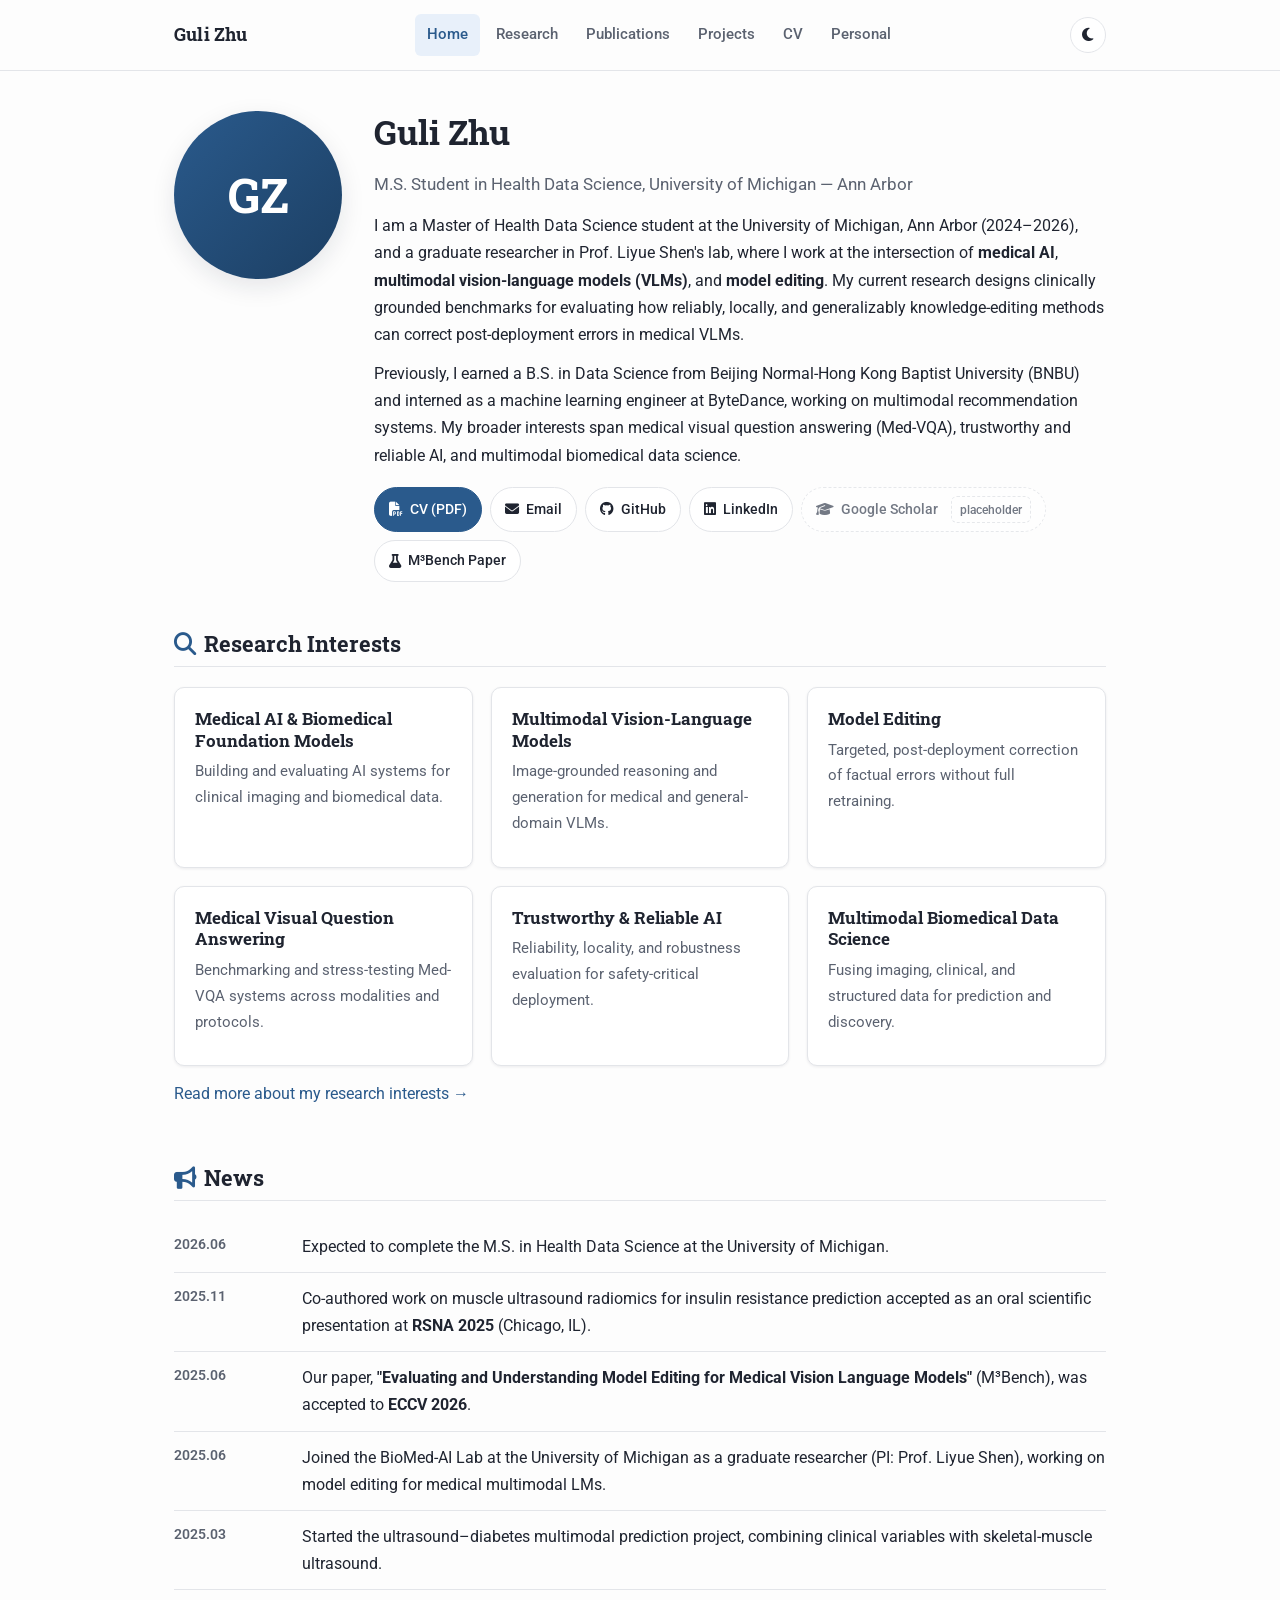
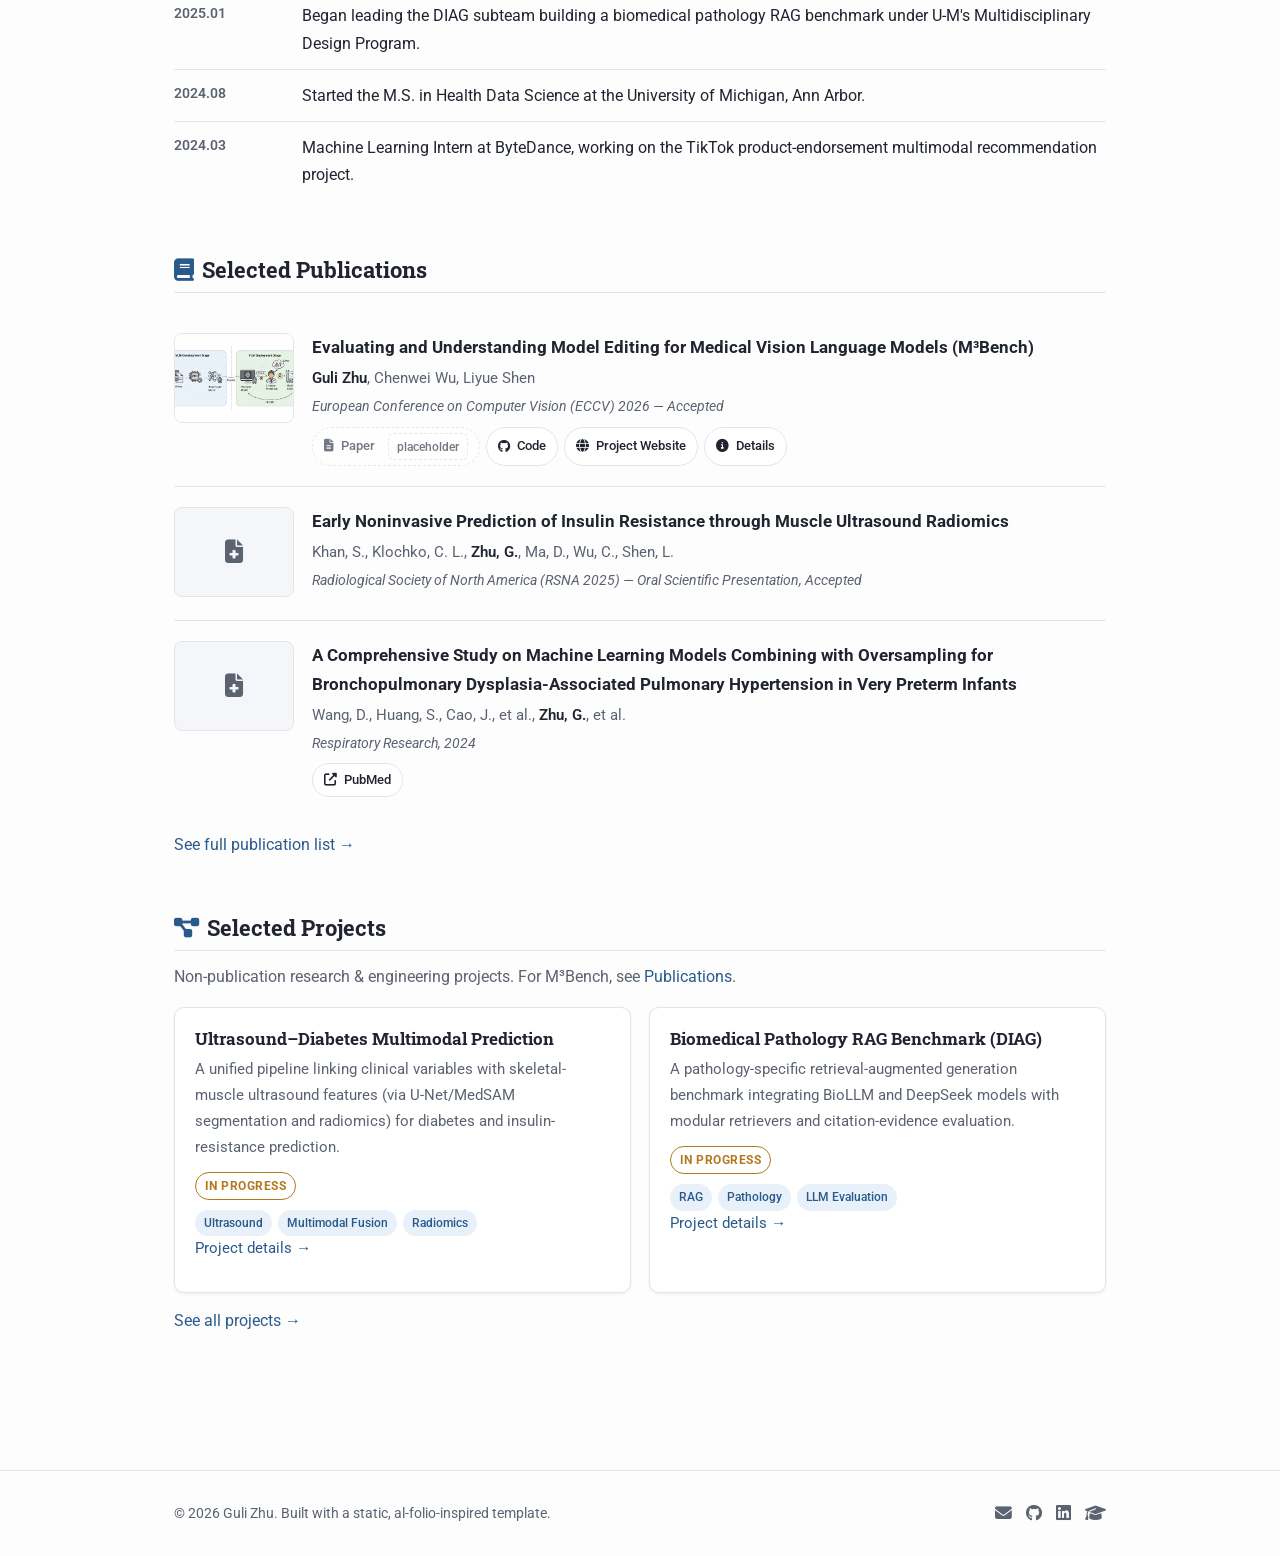
==== index.html @ 116df537 "Build personal academic website" ====
<!DOCTYPE html>
<html lang="en">
<head>
<meta charset="UTF-8" />
<meta name="viewport" content="width=device-width, initial-scale=1.0" />
<title>Guli Zhu — Home</title>
<meta name="description" content="Guli Zhu — M.S. Health Data Science, University of Michigan. Research on medical AI, multimodal vision-language models, and model editing." />
<link rel="icon" type="image/svg+xml" href="assets/img/favicon.svg" />
<link rel="preconnect" href="https://fonts.googleapis.com">
<link href="https://fonts.googleapis.com/css2?family=Roboto:wght@300;400;500;700&family=Roboto+Slab:wght@400;500;700&display=swap" rel="stylesheet">
<link rel="stylesheet" href="https://cdnjs.cloudflare.com/ajax/libs/font-awesome/6.5.2/css/all.min.css" integrity="sha512-SnH5WK+bZxgPHs44uWIX+LLJAJ9/2PkPKZ5QiAj6Ta86w+fsb2TkcmfRyVX3pBnMFcV7oQPJkl9QevSCWr3W6A==" crossorigin="anonymous" referrerpolicy="no-referrer" />
<link rel="stylesheet" href="assets/css/style.css" />
</head>
<body>

<nav class="navbar">
  <div class="navbar-inner">
    <a class="brand" href="index.html">Guli Zhu</a>
    <button class="nav-toggle" aria-label="Toggle navigation"><i class="fa-solid fa-bars"></i></button>
    <div class="nav-links">
      <a href="index.html" data-page="index.html">Home</a>
      <a href="research.html" data-page="research.html">Research</a>
      <a href="publications.html" data-page="publications.html">Publications</a>
      <a href="projects.html" data-page="projects.html">Projects</a>
      <a href="cv.html" data-page="cv.html">CV</a>
      <a href="others.html" data-page="others.html">Personal</a>
    </div>
    <div class="nav-right">
      <button class="theme-toggle" aria-label="Toggle dark mode"><i class="fa-solid fa-moon"></i></button>
    </div>
  </div>
</nav>

<main>
  <div class="container">

    <section class="hero">
      <div class="avatar">GZ</div>
      <div class="hero-text">
        <h1>Guli Zhu</h1>
        <p class="subtitle">M.S. Student in Health Data Science, University of Michigan — Ann Arbor</p>
        <div class="bio">
          <p>
            I am a Master of Health Data Science student at the University of Michigan, Ann Arbor (2024–2026),
            and a graduate researcher in Prof. Liyue Shen's lab, where I work at the intersection of
            <strong>medical AI</strong>, <strong>multimodal vision-language models (VLMs)</strong>, and
            <strong>model editing</strong>. My current research designs clinically grounded benchmarks for
            evaluating how reliably, locally, and generalizably knowledge-editing methods can correct
            post-deployment errors in medical VLMs.
          </p>
          <p>
            Previously, I earned a B.S. in Data Science from Beijing Normal-Hong Kong Baptist University (BNBU)
            and interned as a machine learning engineer at ByteDance, working on multimodal recommendation
            systems. My broader interests span medical visual question answering (Med-VQA), trustworthy and
            reliable AI, and multimodal biomedical data science.
          </p>
        </div>
        <div class="btn-row">
          <a class="btn btn-accent" href="assets/pdf/cv.pdf" target="_blank" rel="noopener"><i class="fa-solid fa-file-pdf"></i> CV (PDF)</a>
          <a class="btn" href="mailto:gulizhu@umich.edu"><i class="fa-solid fa-envelope"></i> Email</a>
          <a class="btn" href="https://github.com/Cameron-zgl" target="_blank" rel="noopener"><i class="fa-brands fa-github"></i> GitHub</a>
          <a class="btn" href="https://www.linkedin.com/in/guli-zhu-cameron/" target="_blank" rel="noopener"><i class="fa-brands fa-linkedin"></i> LinkedIn</a>
          <a class="btn btn-placeholder" href="#" title="Add Google Scholar profile URL"><i class="fa-solid fa-graduation-cap"></i> Google Scholar <span class="placeholder-note">placeholder</span></a>
          <a class="btn" href="publications.html#m3bench"><i class="fa-solid fa-flask"></i> M³Bench Paper</a>
        </div>
      </div>
    </section>

    <section class="section">
      <h2><i class="fa-solid fa-magnifying-glass icon"></i>Research Interests</h2>
      <div class="grid">
        <div class="card"><h3>Medical AI &amp; Biomedical Foundation Models</h3><p>Building and evaluating AI systems for clinical imaging and biomedical data.</p></div>
        <div class="card"><h3>Multimodal Vision-Language Models</h3><p>Image-grounded reasoning and generation for medical and general-domain VLMs.</p></div>
        <div class="card"><h3>Model Editing</h3><p>Targeted, post-deployment correction of factual errors without full retraining.</p></div>
        <div class="card"><h3>Medical Visual Question Answering</h3><p>Benchmarking and stress-testing Med-VQA systems across modalities and protocols.</p></div>
        <div class="card"><h3>Trustworthy &amp; Reliable AI</h3><p>Reliability, locality, and robustness evaluation for safety-critical deployment.</p></div>
        <div class="card"><h3>Multimodal Biomedical Data Science</h3><p>Fusing imaging, clinical, and structured data for prediction and discovery.</p></div>
      </div>
      <p class="section-foot"><a href="research.html">Read more about my research interests →</a></p>
    </section>

    <section class="section">
      <h2><i class="fa-solid fa-bullhorn icon"></i>News</h2>
      <ul class="news-list">
        <li><span class="news-date">2026.06</span><span class="news-text">Expected to complete the M.S. in Health Data Science at the University of Michigan.</span></li>
        <li><span class="news-date">2025.11</span><span class="news-text">Co-authored work on muscle ultrasound radiomics for insulin resistance prediction accepted as an oral scientific presentation at <strong>RSNA 2025</strong> (Chicago, IL).</span></li>
        <li><span class="news-date">2025.06</span><span class="news-text">Our paper, <strong>"Evaluating and Understanding Model Editing for Medical Vision Language Models"</strong> (M³Bench), was accepted to <strong>ECCV 2026</strong>.</span></li>
        <li><span class="news-date">2025.06</span><span class="news-text">Joined the BioMed-AI Lab at the University of Michigan as a graduate researcher (PI: Prof. Liyue Shen), working on model editing for medical multimodal LMs.</span></li>
        <li><span class="news-date">2025.03</span><span class="news-text">Started the ultrasound–diabetes multimodal prediction project, combining clinical variables with skeletal-muscle ultrasound.</span></li>
        <li><span class="news-date">2025.01</span><span class="news-text">Began leading the DIAG subteam building a biomedical pathology RAG benchmark under U-M's Multidisciplinary Design Program.</span></li>
        <li><span class="news-date">2024.08</span><span class="news-text">Started the M.S. in Health Data Science at the University of Michigan, Ann Arbor.</span></li>
        <li><span class="news-date">2024.03</span><span class="news-text">Machine Learning Intern at ByteDance, working on the TikTok product-endorsement multimodal recommendation project.</span></li>
      </ul>
    </section>

    <section class="section">
      <h2><i class="fa-solid fa-book icon"></i>Selected Publications</h2>
      <ul class="pub-list">
        <li class="pub-item">
          <div class="pub-thumb"><img src="assets/img/m3bench/workflow.png" alt="M3Bench post-deployment editing workflow figure" /></div>
          <div class="pub-body">
            <p class="pub-title">Evaluating and Understanding Model Editing for Medical Vision Language Models (M³Bench)</p>
            <p class="pub-authors"><span class="me">Guli Zhu</span>, Chenwei Wu, Liyue Shen</p>
            <p class="pub-venue">European Conference on Computer Vision (ECCV) 2026 — Accepted</p>
            <div class="pub-links">
              <a class="btn btn-placeholder" href="#"><i class="fa-solid fa-file-lines"></i> Paper <span class="placeholder-note">placeholder</span></a>
              <a class="btn" href="https://github.com/BioMed-AI-Lab-U-Michgan/M3Bench" target="_blank" rel="noopener"><i class="fa-brands fa-github"></i> Code</a>
              <a class="btn" href="https://biomed-ai-lab-u-michgan.github.io/M3Bench/" target="_blank" rel="noopener"><i class="fa-solid fa-globe"></i> Project Website</a>
              <a class="btn" href="publications.html#m3bench"><i class="fa-solid fa-circle-info"></i> Details</a>
            </div>
          </div>
        </li>
        <li class="pub-item">
          <div class="pub-thumb"><span class="placeholder-icon"><i class="fa-solid fa-file-medical"></i></span></div>
          <div class="pub-body">
            <p class="pub-title">Early Noninvasive Prediction of Insulin Resistance through Muscle Ultrasound Radiomics</p>
            <p class="pub-authors">Khan, S., Klochko, C. L., <span class="me">Zhu, G.</span>, Ma, D., Wu, C., Shen, L.</p>
            <p class="pub-venue">Radiological Society of North America (RSNA 2025) — Oral Scientific Presentation, Accepted</p>
          </div>
        </li>
        <li class="pub-item">
          <div class="pub-thumb"><span class="placeholder-icon"><i class="fa-solid fa-file-medical"></i></span></div>
          <div class="pub-body">
            <p class="pub-title">A Comprehensive Study on Machine Learning Models Combining with Oversampling for Bronchopulmonary Dysplasia-Associated Pulmonary Hypertension in Very Preterm Infants</p>
            <p class="pub-authors">Wang, D., Huang, S., Cao, J., et al., <span class="me">Zhu, G.</span>, et al.</p>
            <p class="pub-venue">Respiratory Research, 2024</p>
            <div class="pub-links">
              <a class="btn" href="https://pubmed.ncbi.nlm.nih.gov/38720331/" target="_blank" rel="noopener"><i class="fa-solid fa-up-right-from-square"></i> PubMed</a>
            </div>
          </div>
        </li>
      </ul>
      <p class="section-foot"><a href="publications.html">See full publication list →</a></p>
    </section>

    <section class="section">
      <h2><i class="fa-solid fa-diagram-project icon"></i>Selected Projects</h2>
      <p class="muted" style="margin-top:-8px;">Non-publication research &amp; engineering projects. For M³Bench, see <a href="publications.html#m3bench">Publications</a>.</p>
      <div class="grid">
        <div class="card">
          <h3>Ultrasound–Diabetes Multimodal Prediction</h3>
          <p>A unified pipeline linking clinical variables with skeletal-muscle ultrasound features (via U-Net/MedSAM segmentation and radiomics) for diabetes and insulin-resistance prediction.</p>
          <span class="status-badge status-progress">In Progress</span>
          <div class="tags"><span class="tag">Ultrasound</span><span class="tag">Multimodal Fusion</span><span class="tag">Radiomics</span></div>
          <p class="section-foot"><a href="projects.html">Project details →</a></p>
        </div>
        <div class="card">
          <h3>Biomedical Pathology RAG Benchmark (DIAG)</h3>
          <p>A pathology-specific retrieval-augmented generation benchmark integrating BioLLM and DeepSeek models with modular retrievers and citation-evidence evaluation.</p>
          <span class="status-badge status-progress">In Progress</span>
          <div class="tags"><span class="tag">RAG</span><span class="tag">Pathology</span><span class="tag">LLM Evaluation</span></div>
          <p class="section-foot"><a href="projects.html">Project details →</a></p>
        </div>
      </div>
      <p class="section-foot"><a href="projects.html">See all projects →</a></p>
    </section>

  </div>
</main>

<footer>
  <div class="footer-inner">
    <span>&copy; 2026 Guli Zhu. Built with a static, al-folio-inspired template.</span>
    <div class="social-icons">
      <a href="mailto:gulizhu@umich.edu" title="Email"><i class="fa-solid fa-envelope"></i></a>
      <a href="https://github.com/Cameron-zgl" target="_blank" rel="noopener" title="GitHub"><i class="fa-brands fa-github"></i></a>
      <a href="https://www.linkedin.com/in/guli-zhu-cameron/" target="_blank" rel="noopener" title="LinkedIn"><i class="fa-brands fa-linkedin"></i></a>
      <a href="#" title="Google Scholar (placeholder)"><i class="fa-solid fa-graduation-cap"></i></a>
    </div>
  </div>
</footer>

<script src="assets/js/main.js"></script>
</body>
</html>
---- assets/css/style.css ----
/* ==========================================================================
   Guli Zhu — academic personal website
   Style loosely inspired by al-folio (https://github.com/alshedivat/al-folio)
   ========================================================================== */

:root {
  --bg: #fdfdfd;
  --bg-alt: #f4f6f9;
  --text: #1f2430;
  --text-muted: #5b6270;
  --accent: #2a5a8c;
  --accent-dark: #1c3f63;
  --accent-soft: #e8f0fa;
  --border: #e3e5e9;
  --card-bg: #ffffff;
  --shadow: 0 1px 3px rgba(20, 30, 50, 0.08);
  --shadow-lg: 0 8px 24px rgba(20, 30, 50, 0.10);
  --radius: 10px;
  --max-width: 980px;
  --font-body: "Roboto", -apple-system, BlinkMacSystemFont, "Segoe UI", Arial, sans-serif;
  --font-head: "Roboto Slab", Georgia, "Times New Roman", serif;
}

[data-theme="dark"] {
  --bg: #14161a;
  --bg-alt: #1a1d23;
  --text: #e7e9ee;
  --text-muted: #a2a8b4;
  --accent: #79aee0;
  --accent-dark: #a9cdf2;
  --accent-soft: #1c2733;
  --border: #2b2f37;
  --card-bg: #1b1e24;
  --shadow: 0 1px 3px rgba(0, 0, 0, 0.4);
  --shadow-lg: 0 8px 24px rgba(0, 0, 0, 0.45);
}

* { box-sizing: border-box; }

html { scroll-behavior: smooth; }

body {
  margin: 0;
  background: var(--bg);
  color: var(--text);
  font-family: var(--font-body);
  font-size: 16px;
  line-height: 1.7;
  -webkit-font-smoothing: antialiased;
  transition: background 0.2s ease, color 0.2s ease;
}

img { max-width: 100%; display: block; }

a { color: var(--accent); text-decoration: none; }
a:hover { text-decoration: underline; }

h1, h2, h3, h4 {
  font-family: var(--font-head);
  font-weight: 700;
  line-height: 1.25;
  color: var(--text);
}

.container {
  max-width: var(--max-width);
  margin: 0 auto;
  padding: 0 24px;
}

/* ---------- Navbar ---------- */
.navbar {
  position: sticky;
  top: 0;
  z-index: 100;
  background: color-mix(in srgb, var(--bg) 92%, transparent);
  backdrop-filter: blur(8px);
  border-bottom: 1px solid var(--border);
}

.navbar-inner {
  max-width: var(--max-width);
  margin: 0 auto;
  padding: 14px 24px;
  display: flex;
  align-items: center;
  justify-content: space-between;
  gap: 16px;
}

.brand {
  font-family: var(--font-head);
  font-weight: 700;
  font-size: 1.15rem;
  color: var(--text);
  letter-spacing: 0.2px;
}
.brand:hover { text-decoration: none; color: var(--accent); }

.nav-links {
  display: flex;
  align-items: center;
  gap: 4px;
  flex-wrap: wrap;
}

.nav-links a {
  color: var(--text-muted);
  font-size: 0.95rem;
  font-weight: 500;
  padding: 8px 12px;
  border-radius: 6px;
}

.nav-links a:hover,
.nav-links a.active {
  color: var(--accent);
  background: var(--accent-soft);
  text-decoration: none;
}

.nav-right { display: flex; align-items: center; gap: 8px; }

.theme-toggle {
  border: 1px solid var(--border);
  background: var(--card-bg);
  color: var(--text);
  width: 36px;
  height: 36px;
  border-radius: 50%;
  display: inline-flex;
  align-items: center;
  justify-content: center;
  cursor: pointer;
  font-size: 0.95rem;
}
.theme-toggle:hover { border-color: var(--accent); color: var(--accent); }

.nav-toggle {
  display: none;
  border: 1px solid var(--border);
  background: var(--card-bg);
  color: var(--text);
  width: 36px;
  height: 36px;
  border-radius: 6px;
  cursor: pointer;
}

/* ---------- Layout helpers ---------- */
main { padding: 40px 0 80px; }

.page-header {
  margin-bottom: 36px;
}
.page-header h1 { font-size: 2rem; margin: 0 0 8px; }
.page-header p { color: var(--text-muted); max-width: 720px; margin: 0; }

.section { margin-bottom: 56px; }
.section h2 {
  font-size: 1.4rem;
  padding-bottom: 8px;
  border-bottom: 1px solid var(--border);
  margin-bottom: 20px;
}
.section h2 .icon { color: var(--accent); margin-right: 8px; }

.section-foot { margin-top: 14px; }

/* ---------- Hero / profile ---------- */
.hero {
  display: flex;
  gap: 32px;
  align-items: flex-start;
  flex-wrap: wrap;
  margin-bottom: 48px;
}

.avatar {
  flex: 0 0 auto;
  width: 168px;
  height: 168px;
  border-radius: 50%;
  background: linear-gradient(135deg, var(--accent), var(--accent-dark));
  color: #fff;
  display: flex;
  align-items: center;
  justify-content: center;
  font-family: var(--font-head);
  font-size: 3rem;
  font-weight: 700;
  box-shadow: var(--shadow-lg);
  user-select: none;
}

.hero-text { flex: 1 1 360px; min-width: 280px; }
.hero-text h1 { font-size: 2.1rem; margin: 0 0 4px; }
.hero-text .subtitle { color: var(--text-muted); font-size: 1.05rem; margin-bottom: 14px; }
.hero-text .bio { margin-bottom: 18px; }
.hero-text .bio p { margin: 0 0 12px; }

.btn-row { display: flex; flex-wrap: wrap; gap: 8px; }

.btn {
  display: inline-flex;
  align-items: center;
  gap: 7px;
  padding: 8px 14px;
  border-radius: 999px;
  border: 1px solid var(--border);
  background: var(--card-bg);
  color: var(--text);
  font-size: 0.88rem;
  font-weight: 500;
  cursor: pointer;
}
.btn:hover { border-color: var(--accent); color: var(--accent); text-decoration: none; }

.btn-accent {
  background: var(--accent);
  border-color: var(--accent);
  color: #fff;
}
.btn-accent:hover { background: var(--accent-dark); border-color: var(--accent-dark); color: #fff; }

.btn-placeholder {
  border-style: dashed;
  color: var(--text-muted);
  opacity: 0.85;
}
.btn-placeholder:hover { color: var(--accent); }

/* ---------- Cards / grid ---------- */
.grid {
  display: grid;
  grid-template-columns: repeat(auto-fit, minmax(250px, 1fr));
  gap: 18px;
}

.card {
  background: var(--card-bg);
  border: 1px solid var(--border);
  border-radius: var(--radius);
  padding: 20px;
  box-shadow: var(--shadow);
}
.card h3 { font-size: 1.08rem; margin: 0 0 8px; }
.card p { color: var(--text-muted); margin: 0 0 10px; font-size: 0.95rem; }
.card .tags { display: flex; flex-wrap: wrap; gap: 6px; margin-top: 10px; }

.tag {
  display: inline-block;
  font-size: 0.76rem;
  padding: 3px 9px;
  border-radius: 999px;
  background: var(--accent-soft);
  color: var(--accent);
  font-weight: 500;
}

.status-badge {
  display: inline-block;
  font-size: 0.74rem;
  font-weight: 700;
  text-transform: uppercase;
  letter-spacing: 0.04em;
  padding: 3px 9px;
  border-radius: 999px;
  border: 1px solid currentColor;
}
.status-accepted { color: #1d7a4c; }
.status-progress { color: #b3791d; }
.status-submitted { color: var(--accent); }

/* ---------- News list ---------- */
.news-list { list-style: none; margin: 0; padding: 0; }
.news-list li {
  display: flex;
  gap: 18px;
  padding: 12px 0;
  border-bottom: 1px solid var(--border);
}
.news-list li:last-child { border-bottom: none; }
.news-date {
  flex: 0 0 110px;
  color: var(--text-muted);
  font-size: 0.86rem;
  font-weight: 600;
  white-space: nowrap;
}
.news-text { flex: 1; }

/* ---------- Publications ---------- */
.pub-list { list-style: none; margin: 0; padding: 0; }
.pub-item {
  display: flex;
  gap: 18px;
  padding: 20px 0;
  border-bottom: 1px solid var(--border);
}
.pub-item:last-child { border-bottom: none; }
.pub-thumb {
  flex: 0 0 120px;
  width: 120px;
  height: 90px;
  border-radius: 8px;
  overflow: hidden;
  background: var(--bg-alt);
  border: 1px solid var(--border);
  display: flex;
  align-items: center;
  justify-content: center;
}
.pub-thumb img { width: 100%; height: 100%; object-fit: cover; }
.pub-thumb .placeholder-icon { color: var(--text-muted); font-size: 1.5rem; }
.pub-body { flex: 1; min-width: 0; }
.pub-title { font-weight: 700; font-size: 1.05rem; margin: 0 0 4px; }
.pub-authors { font-size: 0.92rem; color: var(--text-muted); margin: 0 0 4px; }
.pub-authors .me { color: var(--text); font-weight: 600; }
.pub-venue { font-size: 0.88rem; color: var(--text-muted); font-style: italic; margin: 0 0 8px; }
.pub-links { display: flex; flex-wrap: wrap; gap: 6px; }
.pub-links .btn { padding: 5px 11px; font-size: 0.8rem; }

/* ---------- BibTeX block ---------- */
.bibtex-block {
  position: relative;
  background: var(--bg-alt);
  border: 1px solid var(--border);
  border-radius: 8px;
  padding: 16px;
  margin-top: 10px;
}
.bibtex-block pre {
  margin: 0;
  white-space: pre-wrap;
  word-break: break-word;
  font-family: "SFMono-Regular", Consolas, "Liberation Mono", Menlo, monospace;
  font-size: 0.82rem;
  color: var(--text);
}
.copy-btn {
  position: absolute;
  top: 10px;
  right: 10px;
  font-size: 0.76rem;
  padding: 5px 10px;
}

/* ---------- Footer ---------- */
footer {
  border-top: 1px solid var(--border);
  padding: 28px 0;
  color: var(--text-muted);
  font-size: 0.85rem;
}
.footer-inner {
  max-width: var(--max-width);
  margin: 0 auto;
  padding: 0 24px;
  display: flex;
  justify-content: space-between;
  align-items: center;
  flex-wrap: wrap;
  gap: 12px;
}
.social-icons { display: flex; gap: 14px; }
.social-icons a { color: var(--text-muted); font-size: 1.05rem; }
.social-icons a:hover { color: var(--accent); }

/* ---------- CV page ---------- */
.cv-toolbar {
  display: flex;
  justify-content: space-between;
  align-items: center;
  flex-wrap: wrap;
  gap: 12px;
  margin-bottom: 28px;
}

details.cv-section {
  background: var(--card-bg);
  border: 1px solid var(--border);
  border-radius: var(--radius);
  margin-bottom: 12px;
  overflow: hidden;
}
details.cv-section > summary {
  list-style: none;
  cursor: pointer;
  padding: 16px 20px;
  display: flex;
  align-items: center;
  justify-content: space-between;
  font-family: var(--font-head);
  font-weight: 700;
  font-size: 1.05rem;
}
details.cv-section > summary::-webkit-details-marker { display: none; }
details.cv-section > summary .chevron {
  transition: transform 0.18s ease;
  color: var(--text-muted);
  font-size: 0.85rem;
}
details.cv-section[open] > summary .chevron { transform: rotate(90deg); }
details.cv-section > summary:hover { color: var(--accent); }

.cv-section-body { padding: 0 20px 18px; }

details.cv-entry {
  border-top: 1px solid var(--border);
  padding: 2px 0;
}
details.cv-entry:first-child { border-top: none; }
details.cv-entry > summary {
  list-style: none;
  cursor: pointer;
  padding: 12px 0;
  display: flex;
  justify-content: space-between;
  align-items: baseline;
  gap: 12px;
  flex-wrap: wrap;
}
details.cv-entry > summary::-webkit-details-marker { display: none; }
.entry-title { font-weight: 700; font-size: 0.98rem; }
.entry-meta { color: var(--text-muted); font-size: 0.86rem; white-space: nowrap; }
.entry-sub { color: var(--text-muted); font-size: 0.88rem; font-style: italic; margin: -8px 0 10px; }
details.cv-entry .entry-body { padding: 0 0 14px; }
details.cv-entry .entry-body ul { margin: 0; padding-left: 1.2em; }
details.cv-entry .entry-body li { margin-bottom: 6px; font-size: 0.94rem; }

.cv-basics-grid {
  display: grid;
  grid-template-columns: repeat(auto-fit, minmax(220px, 1fr));
  gap: 10px 24px;
}
.cv-basics-grid div { font-size: 0.94rem; }
.cv-basics-grid span { color: var(--text-muted); display: block; font-size: 0.78rem; text-transform: uppercase; letter-spacing: 0.04em; }

.skills-grid { display: grid; gap: 10px; }
.skills-row { display: flex; gap: 10px; flex-wrap: wrap; align-items: baseline; }
.skills-row strong { flex: 0 0 170px; }
.skills-row span.list { color: var(--text-muted); font-size: 0.93rem; }

.simple-list { margin: 0; padding-left: 1.2em; }
.simple-list li { margin-bottom: 6px; font-size: 0.95rem; }

/* ---------- Project detail page ---------- */
.project-hero {
  margin-bottom: 32px;
}
.project-hero h1 { font-size: 1.85rem; margin: 0 0 6px; }
.project-hero .authors { color: var(--text-muted); margin-bottom: 14px; }
.project-figure { margin: 26px 0; }
.project-figure img {
  border: 1px solid var(--border);
  border-radius: var(--radius);
  margin: 0 auto;
}
.project-figure .caption {
  margin-top: 10px;
  font-size: 0.88rem;
  color: var(--text-muted);
  text-align: left;
}
.stat-row { display: flex; flex-wrap: wrap; gap: 14px; margin: 18px 0; }
.stat {
  background: var(--accent-soft);
  border-radius: 8px;
  padding: 10px 16px;
  text-align: center;
}
.stat .num { font-family: var(--font-head); font-weight: 700; font-size: 1.3rem; color: var(--accent); display: block; }
.stat .label { font-size: 0.78rem; color: var(--text-muted); }

table.table {
  width: 100%;
  border-collapse: collapse;
  font-size: 0.92rem;
  margin: 16px 0;
}
table.table th, table.table td {
  text-align: left;
  padding: 9px 10px;
  border-bottom: 1px solid var(--border);
  vertical-align: top;
}
table.table th { background: var(--bg-alt); font-weight: 700; }

/* ---------- Misc ---------- */
.muted { color: var(--text-muted); }
.placeholder-note {
  display: inline-block;
  font-size: 0.78rem;
  color: var(--text-muted);
  border: 1px dashed var(--border);
  border-radius: 6px;
  padding: 2px 8px;
  margin-left: 6px;
}

.callout {
  background: var(--accent-soft);
  border-left: 4px solid var(--accent);
  border-radius: 6px;
  padding: 14px 18px;
  font-size: 0.93rem;
  margin: 18px 0;
}

.back-link { display: inline-block; margin-bottom: 18px; font-size: 0.92rem; }

@media (max-width: 760px) {
  .nav-links {
    display: none;
    position: absolute;
    top: 100%;
    left: 0;
    right: 0;
    background: var(--bg);
    border-bottom: 1px solid var(--border);
    flex-direction: column;
    align-items: stretch;
    padding: 8px 16px 16px;
  }
  .nav-links.open { display: flex; }
  .nav-toggle { display: inline-flex; align-items: center; justify-content: center; }
  .hero { gap: 20px; }
  .avatar { width: 120px; height: 120px; font-size: 2.2rem; }
  .pub-item { flex-direction: column; }
  .pub-thumb { width: 100%; height: 160px; }
}
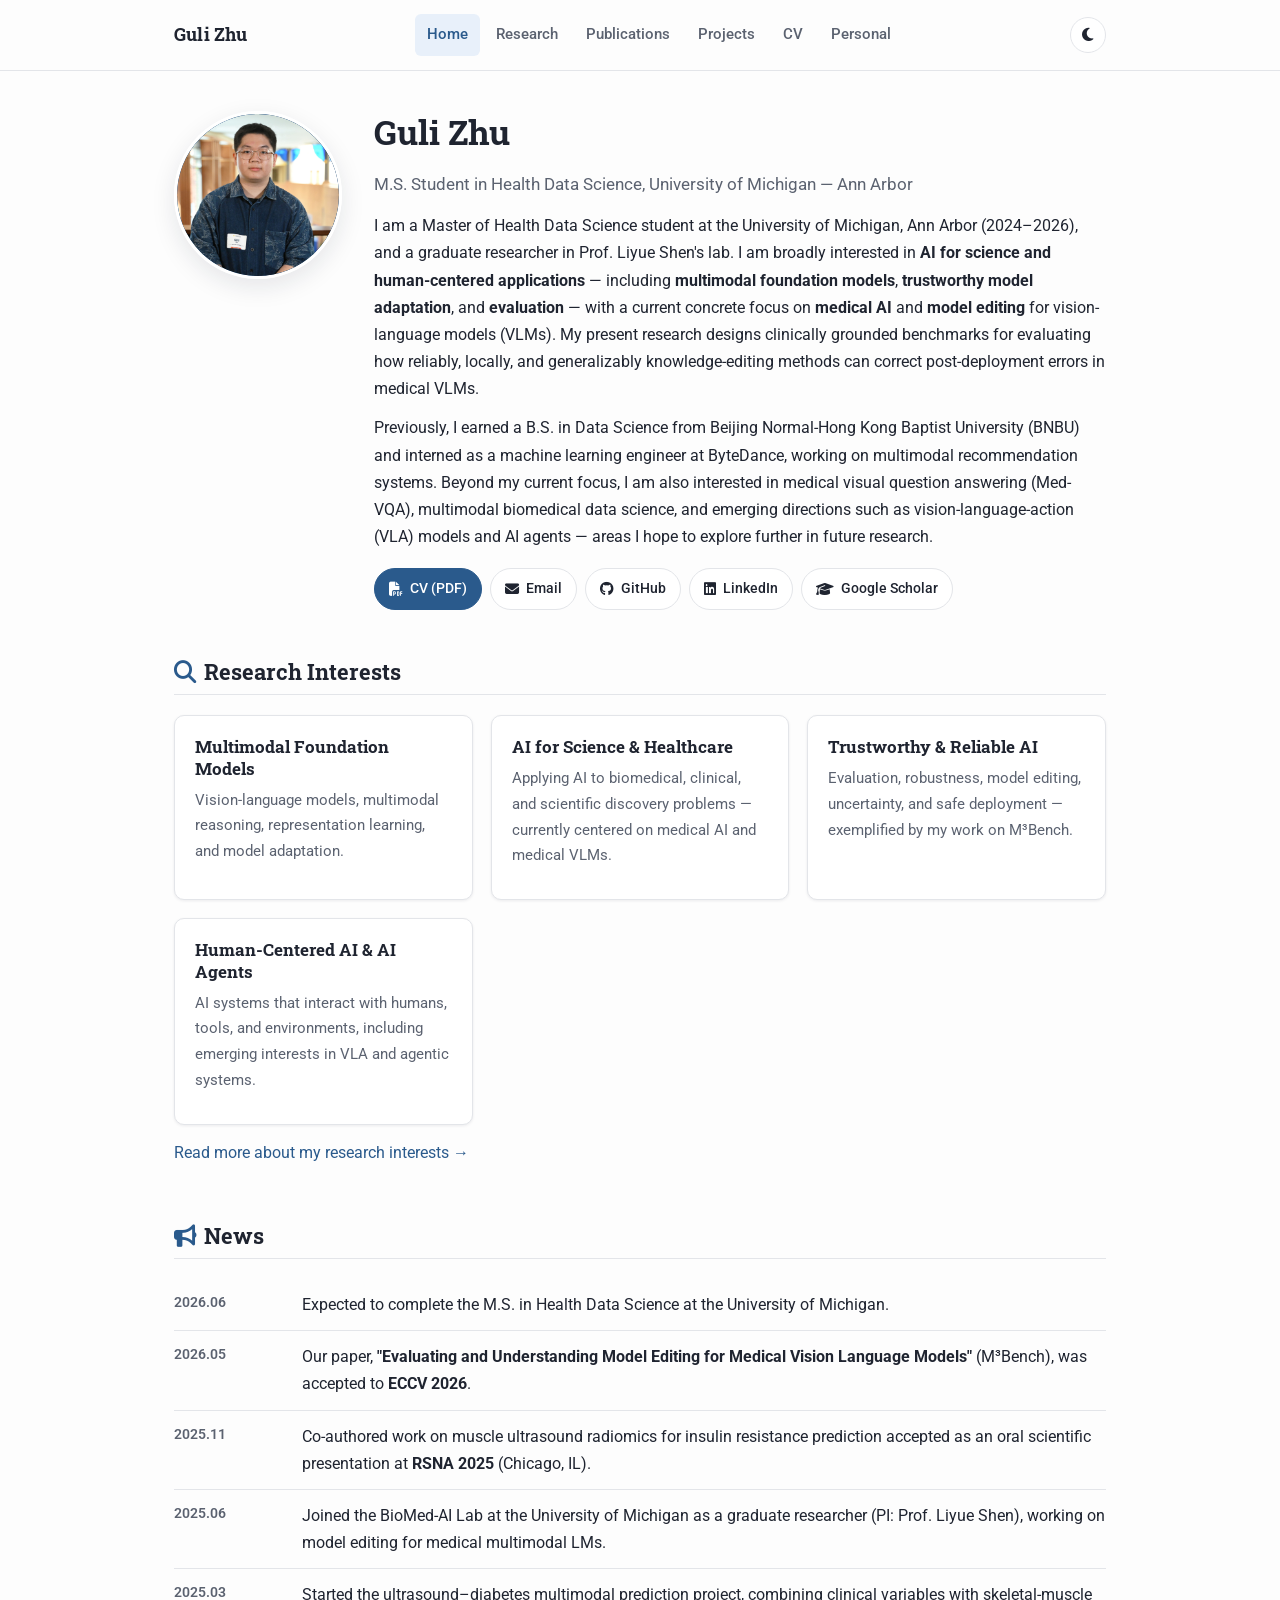
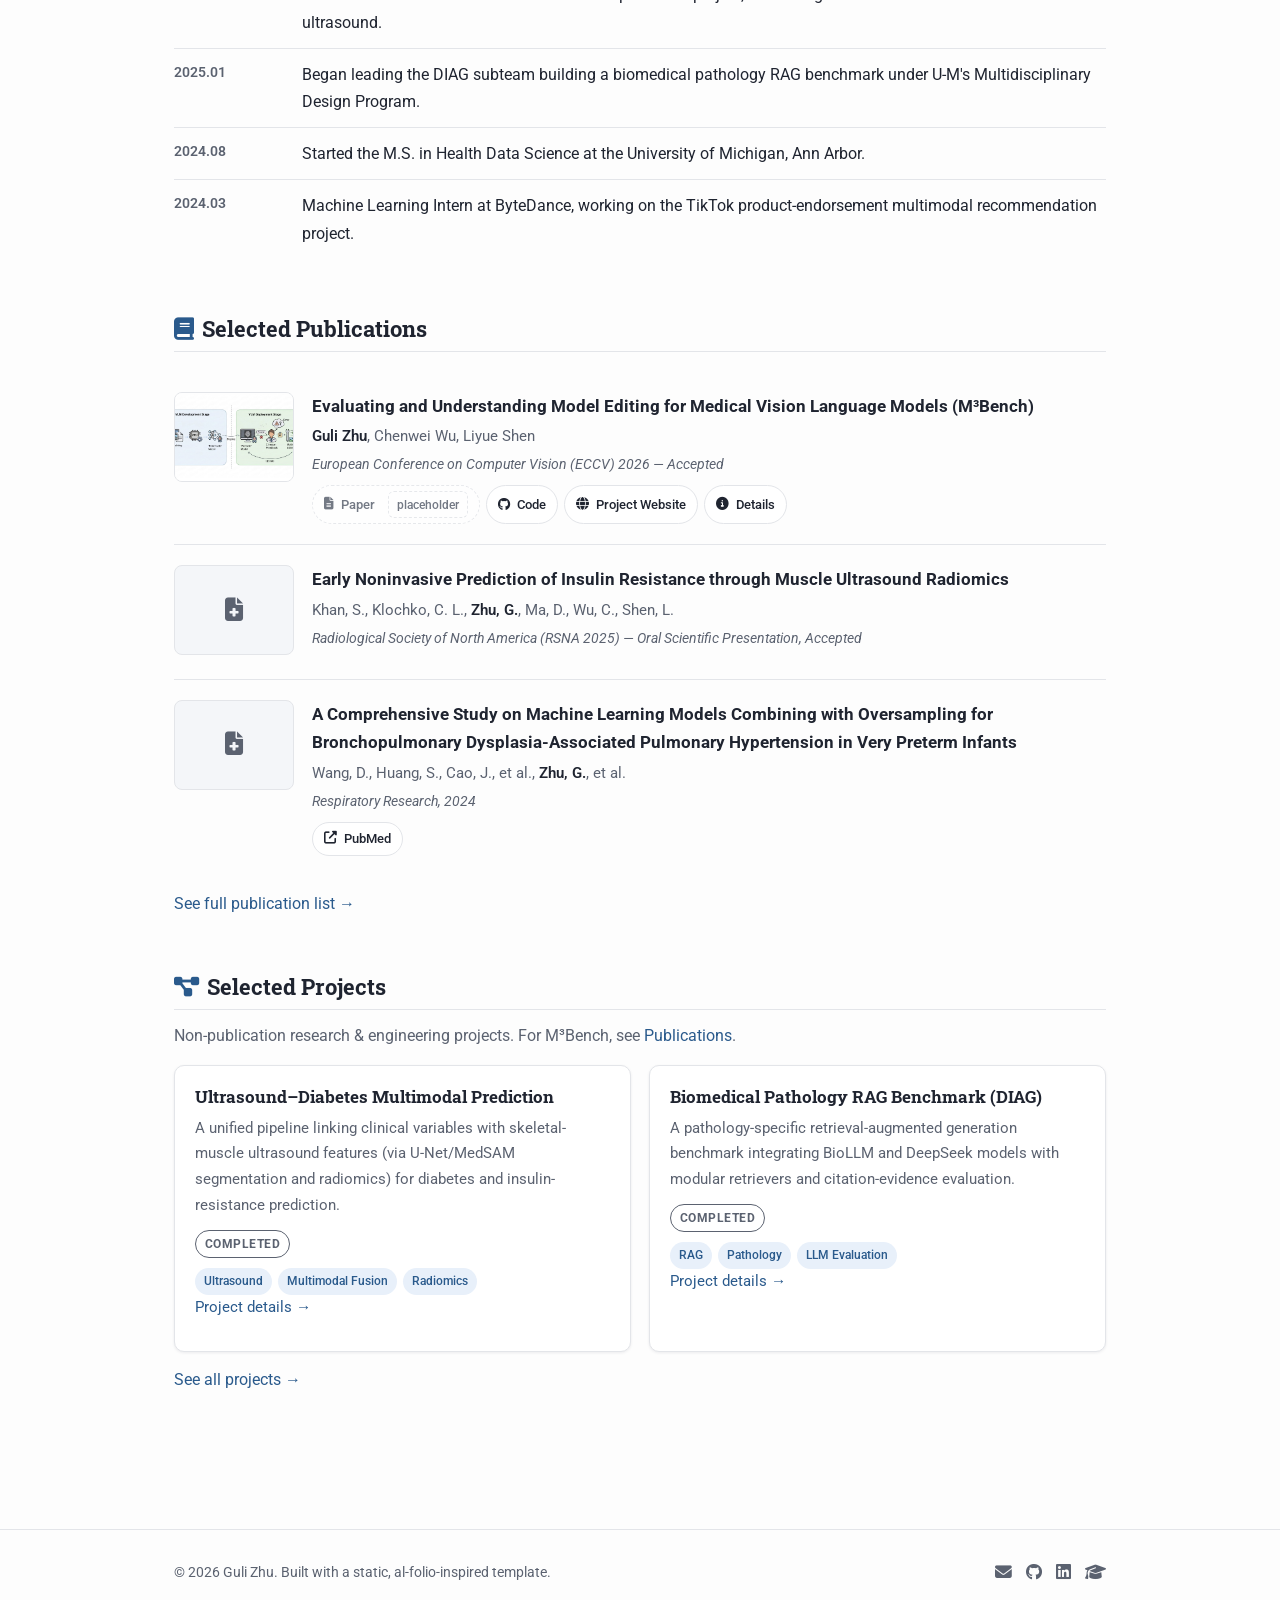
==== commit ca8be25a: "Fix static GitHub Pages deployment" ====
--- a/index.html
+++ b/index.html
@@ -4,7 +4,7 @@
 <meta charset="UTF-8" />
 <meta name="viewport" content="width=device-width, initial-scale=1.0" />
 <title>Guli Zhu — Home</title>
-<meta name="description" content="Guli Zhu — M.S. Health Data Science, University of Michigan. Research on medical AI, multimodal vision-language models, and model editing." />
+<meta name="description" content="Guli Zhu — M.S. Health Data Science, University of Michigan. Broadly interested in multimodal foundation models, AI for science and healthcare, and trustworthy AI, with a current focus on medical AI and model editing." />
 <link rel="icon" type="image/svg+xml" href="assets/img/favicon.svg" />
 <link rel="preconnect" href="https://fonts.googleapis.com">
 <link href="https://fonts.googleapis.com/css2?family=Roboto:wght@300;400;500;700&family=Roboto+Slab:wght@400;500;700&display=swap" rel="stylesheet">
@@ -35,24 +35,28 @@
   <div class="container">
 
     <section class="hero">
-      <div class="avatar">GZ</div>
+      <div class="avatar"><img src="assets/img/profile/zhu-guli.JPG" alt="Guli Zhu" /></div>
       <div class="hero-text">
         <h1>Guli Zhu</h1>
         <p class="subtitle">M.S. Student in Health Data Science, University of Michigan — Ann Arbor</p>
         <div class="bio">
           <p>
             I am a Master of Health Data Science student at the University of Michigan, Ann Arbor (2024–2026),
-            and a graduate researcher in Prof. Liyue Shen's lab, where I work at the intersection of
-            <strong>medical AI</strong>, <strong>multimodal vision-language models (VLMs)</strong>, and
-            <strong>model editing</strong>. My current research designs clinically grounded benchmarks for
-            evaluating how reliably, locally, and generalizably knowledge-editing methods can correct
-            post-deployment errors in medical VLMs.
+            and a graduate researcher in Prof. Liyue Shen's lab. I am broadly interested in
+            <strong>AI for science and human-centered applications</strong> — including
+            <strong>multimodal foundation models</strong>, <strong>trustworthy model adaptation</strong>, and
+            <strong>evaluation</strong> — with a current concrete focus on <strong>medical AI</strong> and
+            <strong>model editing</strong> for vision-language models (VLMs). My present research designs
+            clinically grounded benchmarks for evaluating how reliably, locally, and generalizably
+            knowledge-editing methods can correct post-deployment errors in medical VLMs.
           </p>
           <p>
             Previously, I earned a B.S. in Data Science from Beijing Normal-Hong Kong Baptist University (BNBU)
             and interned as a machine learning engineer at ByteDance, working on multimodal recommendation
-            systems. My broader interests span medical visual question answering (Med-VQA), trustworthy and
-            reliable AI, and multimodal biomedical data science.
+            systems. Beyond my current focus, I am also interested in medical visual question answering
+            (Med-VQA), multimodal biomedical data science, and emerging directions such as
+            vision-language-action (VLA) models and AI agents — areas I hope to explore further in future
+            research.
           </p>
         </div>
         <div class="btn-row">
@@ -60,8 +64,7 @@
           <a class="btn" href="mailto:gulizhu@umich.edu"><i class="fa-solid fa-envelope"></i> Email</a>
           <a class="btn" href="https://github.com/Cameron-zgl" target="_blank" rel="noopener"><i class="fa-brands fa-github"></i> GitHub</a>
           <a class="btn" href="https://www.linkedin.com/in/guli-zhu-cameron/" target="_blank" rel="noopener"><i class="fa-brands fa-linkedin"></i> LinkedIn</a>
-          <a class="btn btn-placeholder" href="#" title="Add Google Scholar profile URL"><i class="fa-solid fa-graduation-cap"></i> Google Scholar <span class="placeholder-note">placeholder</span></a>
-          <a class="btn" href="publications.html#m3bench"><i class="fa-solid fa-flask"></i> M³Bench Paper</a>
+          <a class="btn" href="https://scholar.google.com/citations?hl=zh-CN&user=cHsc8RQAAAAJ" target="_blank" rel="noopener"><i class="fa-solid fa-graduation-cap"></i> Google Scholar</a>
         </div>
       </div>
     </section>
@@ -69,12 +72,10 @@
     <section class="section">
       <h2><i class="fa-solid fa-magnifying-glass icon"></i>Research Interests</h2>
       <div class="grid">
-        <div class="card"><h3>Medical AI &amp; Biomedical Foundation Models</h3><p>Building and evaluating AI systems for clinical imaging and biomedical data.</p></div>
-        <div class="card"><h3>Multimodal Vision-Language Models</h3><p>Image-grounded reasoning and generation for medical and general-domain VLMs.</p></div>
-        <div class="card"><h3>Model Editing</h3><p>Targeted, post-deployment correction of factual errors without full retraining.</p></div>
-        <div class="card"><h3>Medical Visual Question Answering</h3><p>Benchmarking and stress-testing Med-VQA systems across modalities and protocols.</p></div>
-        <div class="card"><h3>Trustworthy &amp; Reliable AI</h3><p>Reliability, locality, and robustness evaluation for safety-critical deployment.</p></div>
-        <div class="card"><h3>Multimodal Biomedical Data Science</h3><p>Fusing imaging, clinical, and structured data for prediction and discovery.</p></div>
+        <div class="card"><h3>Multimodal Foundation Models</h3><p>Vision-language models, multimodal reasoning, representation learning, and model adaptation.</p></div>
+        <div class="card"><h3>AI for Science &amp; Healthcare</h3><p>Applying AI to biomedical, clinical, and scientific discovery problems — currently centered on medical AI and medical VLMs.</p></div>
+        <div class="card"><h3>Trustworthy &amp; Reliable AI</h3><p>Evaluation, robustness, model editing, uncertainty, and safe deployment — exemplified by my work on M³Bench.</p></div>
+        <div class="card"><h3>Human-Centered AI &amp; AI Agents</h3><p>AI systems that interact with humans, tools, and environments, including emerging interests in VLA and agentic systems.</p></div>
       </div>
       <p class="section-foot"><a href="research.html">Read more about my research interests →</a></p>
     </section>
@@ -83,8 +84,8 @@
       <h2><i class="fa-solid fa-bullhorn icon"></i>News</h2>
       <ul class="news-list">
         <li><span class="news-date">2026.06</span><span class="news-text">Expected to complete the M.S. in Health Data Science at the University of Michigan.</span></li>
+        <li><span class="news-date">2026.05</span><span class="news-text">Our paper, <strong>"Evaluating and Understanding Model Editing for Medical Vision Language Models"</strong> (M³Bench), was accepted to <strong>ECCV 2026</strong>.</span></li>
         <li><span class="news-date">2025.11</span><span class="news-text">Co-authored work on muscle ultrasound radiomics for insulin resistance prediction accepted as an oral scientific presentation at <strong>RSNA 2025</strong> (Chicago, IL).</span></li>
-        <li><span class="news-date">2025.06</span><span class="news-text">Our paper, <strong>"Evaluating and Understanding Model Editing for Medical Vision Language Models"</strong> (M³Bench), was accepted to <strong>ECCV 2026</strong>.</span></li>
         <li><span class="news-date">2025.06</span><span class="news-text">Joined the BioMed-AI Lab at the University of Michigan as a graduate researcher (PI: Prof. Liyue Shen), working on model editing for medical multimodal LMs.</span></li>
         <li><span class="news-date">2025.03</span><span class="news-text">Started the ultrasound–diabetes multimodal prediction project, combining clinical variables with skeletal-muscle ultrasound.</span></li>
         <li><span class="news-date">2025.01</span><span class="news-text">Began leading the DIAG subteam building a biomedical pathology RAG benchmark under U-M's Multidisciplinary Design Program.</span></li>
@@ -140,14 +141,14 @@
         <div class="card">
           <h3>Ultrasound–Diabetes Multimodal Prediction</h3>
           <p>A unified pipeline linking clinical variables with skeletal-muscle ultrasound features (via U-Net/MedSAM segmentation and radiomics) for diabetes and insulin-resistance prediction.</p>
-          <span class="status-badge status-progress">In Progress</span>
+          <span class="status-badge status-completed">Completed</span>
           <div class="tags"><span class="tag">Ultrasound</span><span class="tag">Multimodal Fusion</span><span class="tag">Radiomics</span></div>
           <p class="section-foot"><a href="projects.html">Project details →</a></p>
         </div>
         <div class="card">
           <h3>Biomedical Pathology RAG Benchmark (DIAG)</h3>
           <p>A pathology-specific retrieval-augmented generation benchmark integrating BioLLM and DeepSeek models with modular retrievers and citation-evidence evaluation.</p>
-          <span class="status-badge status-progress">In Progress</span>
+          <span class="status-badge status-completed">Completed</span>
           <div class="tags"><span class="tag">RAG</span><span class="tag">Pathology</span><span class="tag">LLM Evaluation</span></div>
           <p class="section-foot"><a href="projects.html">Project details →</a></p>
         </div>
@@ -165,7 +166,7 @@
       <a href="mailto:gulizhu@umich.edu" title="Email"><i class="fa-solid fa-envelope"></i></a>
       <a href="https://github.com/Cameron-zgl" target="_blank" rel="noopener" title="GitHub"><i class="fa-brands fa-github"></i></a>
       <a href="https://www.linkedin.com/in/guli-zhu-cameron/" target="_blank" rel="noopener" title="LinkedIn"><i class="fa-brands fa-linkedin"></i></a>
-      <a href="#" title="Google Scholar (placeholder)"><i class="fa-solid fa-graduation-cap"></i></a>
+      <a href="https://scholar.google.com/citations?hl=zh-CN&user=cHsc8RQAAAAJ" target="_blank" rel="noopener" title="Google Scholar"><i class="fa-solid fa-graduation-cap"></i></a>
     </div>
   </div>
 </footer>
--- a/assets/css/style.css
+++ b/assets/css/style.css
@@ -191,6 +191,16 @@
   font-weight: 700;
   box-shadow: var(--shadow-lg);
   user-select: none;
+  overflow: hidden;
+  border: 3px solid var(--card-bg);
+}
+
+.avatar img {
+  width: 100%;
+  height: 100%;
+  object-fit: cover;
+  object-position: 50% 22%;
+  border-radius: 50%;
 }
 
 .hero-text { flex: 1 1 360px; min-width: 280px; }
@@ -271,6 +281,7 @@
 .status-accepted { color: #1d7a4c; }
 .status-progress { color: #b3791d; }
 .status-submitted { color: var(--accent); }
+.status-completed { color: var(--text-muted); }
 
 /* ---------- News list ---------- */
 .news-list { list-style: none; margin: 0; padding: 0; }
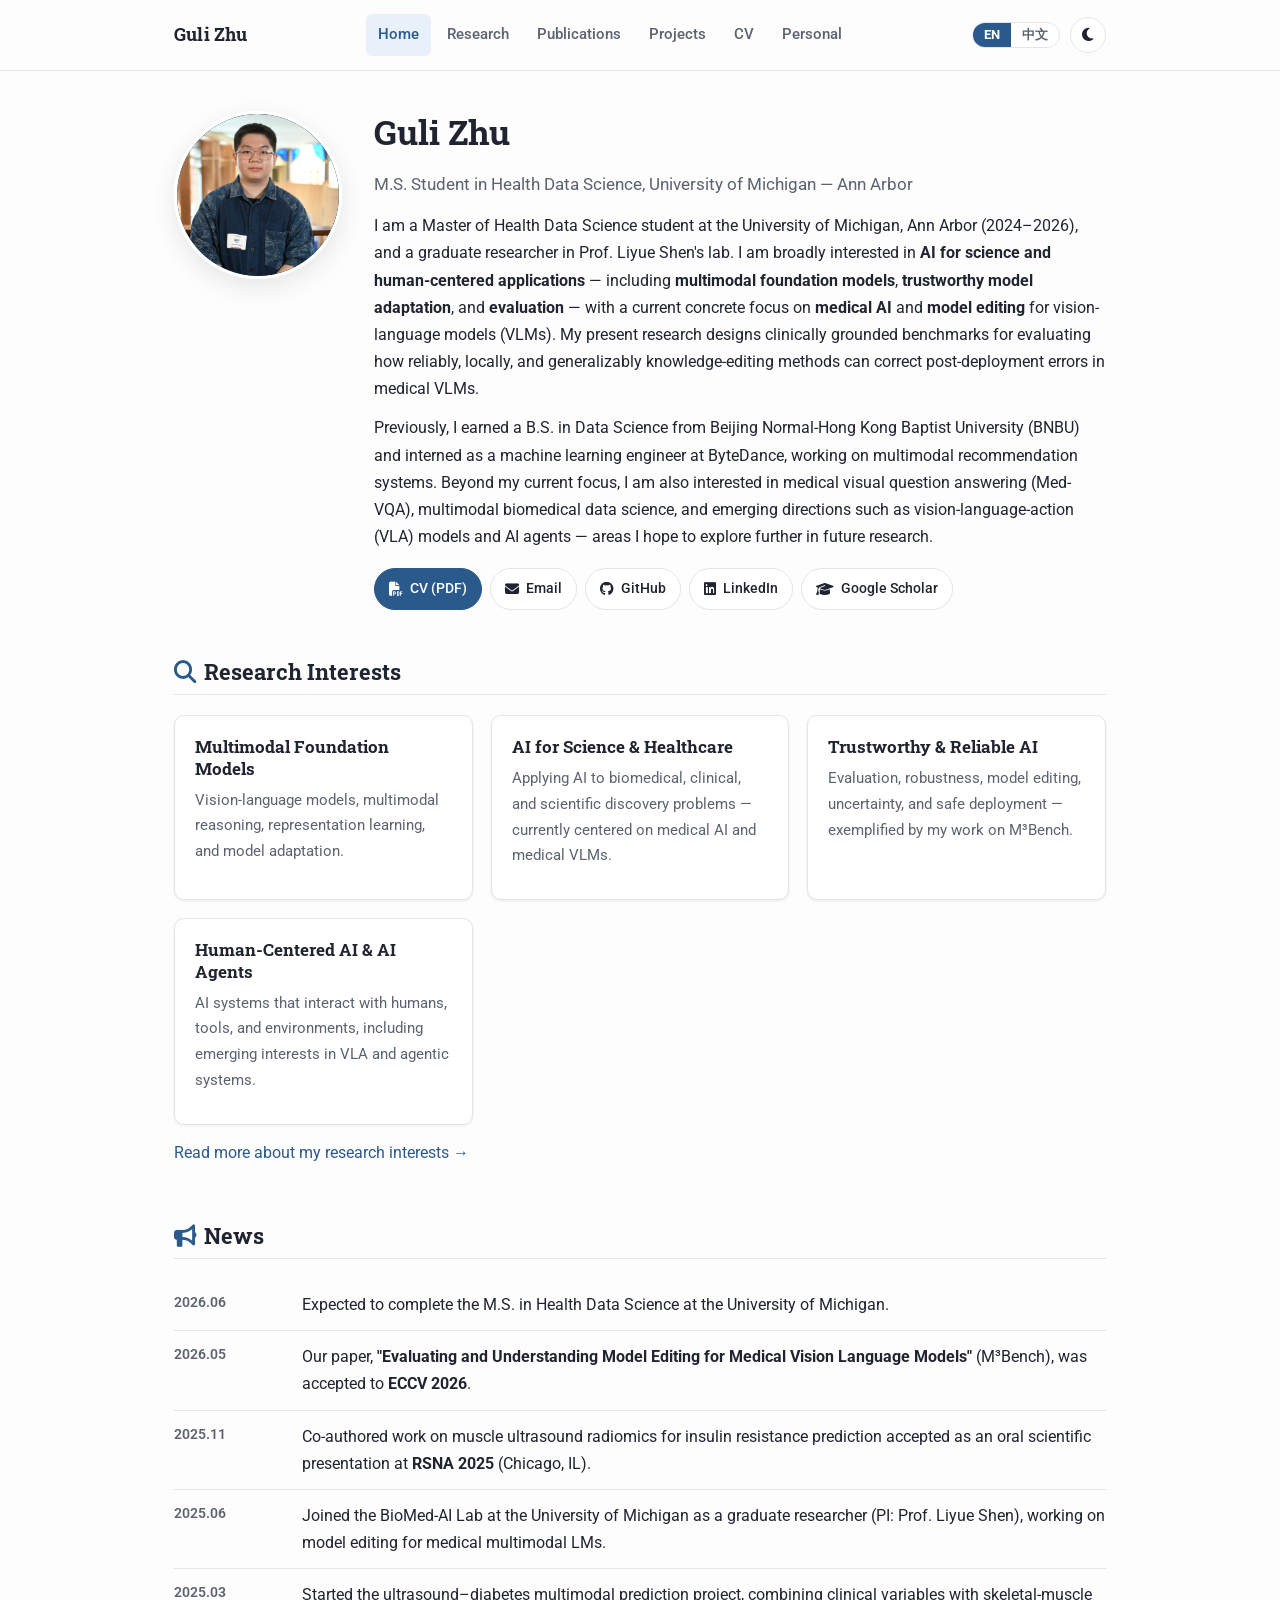
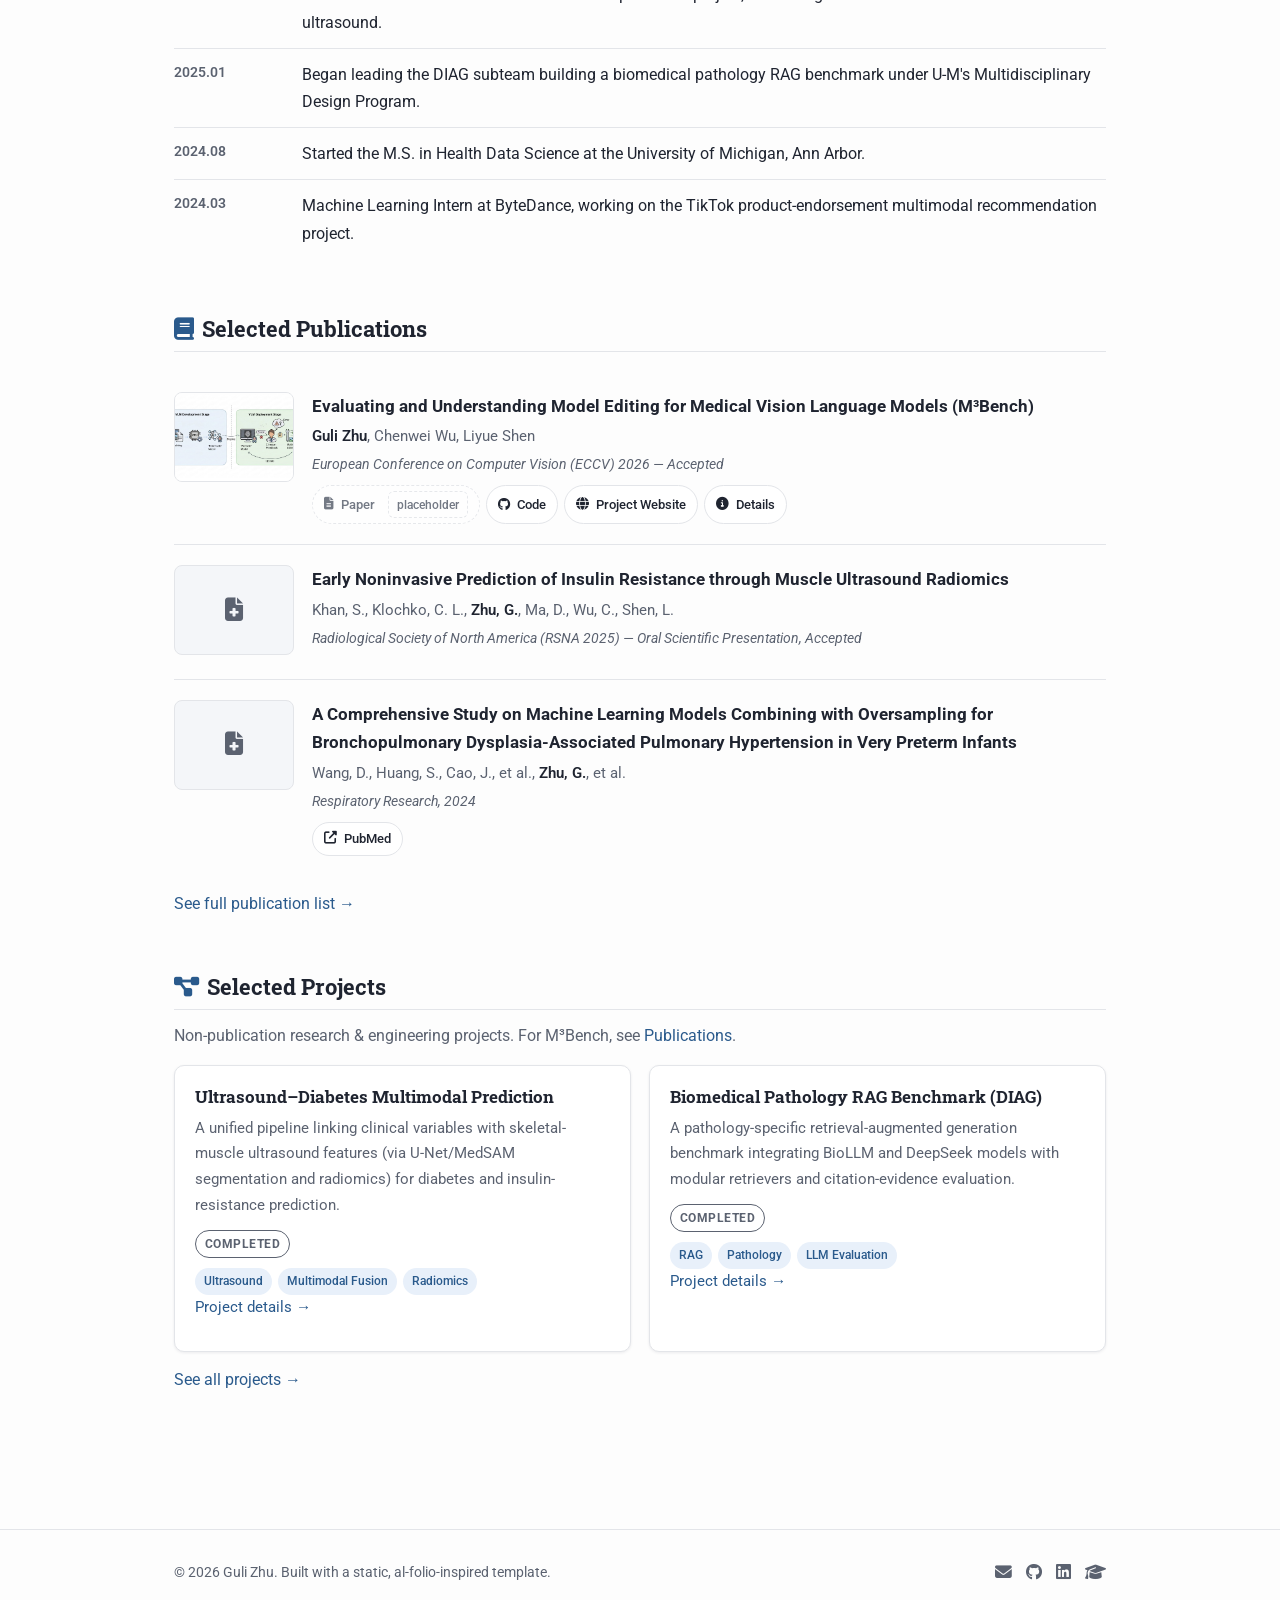
==== commit b90ae948: "Fix static GitHub Pages deployment" ====
--- a/index.html
+++ b/index.html
@@ -2,6 +2,7 @@
 <html lang="en">
 <head>
 <meta charset="UTF-8" />
+<script>(function(){try{var l=localStorage.getItem('gz-lang')||'en';document.documentElement.setAttribute('data-lang',l);document.documentElement.setAttribute('lang', l==='zh'?'zh-CN':'en');}catch(e){}})();</script>
 <meta name="viewport" content="width=device-width, initial-scale=1.0" />
 <title>Guli Zhu — Home</title>
 <meta name="description" content="Guli Zhu — M.S. Health Data Science, University of Michigan. Broadly interested in multimodal foundation models, AI for science and healthcare, and trustworthy AI, with a current focus on medical AI and model editing." />
@@ -18,14 +19,18 @@
     <a class="brand" href="index.html">Guli Zhu</a>
     <button class="nav-toggle" aria-label="Toggle navigation"><i class="fa-solid fa-bars"></i></button>
     <div class="nav-links">
-      <a href="index.html" data-page="index.html">Home</a>
-      <a href="research.html" data-page="research.html">Research</a>
-      <a href="publications.html" data-page="publications.html">Publications</a>
-      <a href="projects.html" data-page="projects.html">Projects</a>
-      <a href="cv.html" data-page="cv.html">CV</a>
-      <a href="others.html" data-page="others.html">Personal</a>
+      <a href="index.html" data-page="index.html" data-en="Home" data-zh="首页">Home</a>
+      <a href="research.html" data-page="research.html" data-en="Research" data-zh="研究方向">Research</a>
+      <a href="publications.html" data-page="publications.html" data-en="Publications" data-zh="论文成果">Publications</a>
+      <a href="projects.html" data-page="projects.html" data-en="Projects" data-zh="项目">Projects</a>
+      <a href="cv.html" data-page="cv.html" data-en="CV" data-zh="简历">CV</a>
+      <a href="others.html" data-page="others.html" data-en="Personal" data-zh="个人">Personal</a>
     </div>
     <div class="nav-right">
+      <div class="lang-toggle" role="group" aria-label="Language switch">
+        <button type="button" data-lang-opt="en">EN</button>
+        <button type="button" data-lang-opt="zh">中文</button>
+      </div>
       <button class="theme-toggle" aria-label="Toggle dark mode"><i class="fa-solid fa-moon"></i></button>
     </div>
   </div>
@@ -38,9 +43,9 @@
       <div class="avatar"><img src="assets/img/profile/zhu-guli.JPG" alt="Guli Zhu" /></div>
       <div class="hero-text">
         <h1>Guli Zhu</h1>
-        <p class="subtitle">M.S. Student in Health Data Science, University of Michigan — Ann Arbor</p>
+        <p class="subtitle" data-en="M.S. Student in Health Data Science, University of Michigan — Ann Arbor" data-zh="密歇根大学安娜堡分校 健康数据科学硕士在读">M.S. Student in Health Data Science, University of Michigan — Ann Arbor</p>
         <div class="bio">
-          <p>
+          <p class="i18n-en">
             I am a Master of Health Data Science student at the University of Michigan, Ann Arbor (2024–2026),
             and a graduate researcher in Prof. Liyue Shen's lab. I am broadly interested in
             <strong>AI for science and human-centered applications</strong> — including
@@ -50,7 +55,10 @@
             clinically grounded benchmarks for evaluating how reliably, locally, and generalizably
             knowledge-editing methods can correct post-deployment errors in medical VLMs.
           </p>
-          <p>
+          <p class="i18n-zh" lang="zh-CN">
+            我目前是密歇根大学安娜堡分校健康数据科学硕士项目的学生（2024–2026），并在 Liyue Shen 教授的实验室担任研究生研究员。我广泛关注<strong>科学智能（AI for Science）与以人为本的人工智能应用</strong>——包括<strong>多模态基础模型</strong>、<strong>可信赖的模型适配</strong>与<strong>评测方法</strong>——目前的具体研究重点是<strong>医疗人工智能（Medical AI）</strong>与面向视觉语言模型（VLMs）的<strong>模型编辑（Model Editing）</strong>。我目前的研究致力于设计具有临床意义的评测基准，用以衡量知识编辑方法在多大程度上能够可靠、局部、可泛化地纠正医疗 VLM 在部署后出现的错误。
+          </p>
+          <p class="i18n-en">
             Previously, I earned a B.S. in Data Science from Beijing Normal-Hong Kong Baptist University (BNBU)
             and interned as a machine learning engineer at ByteDance, working on multimodal recommendation
             systems. Beyond my current focus, I am also interested in medical visual question answering
@@ -58,10 +66,13 @@
             vision-language-action (VLA) models and AI agents — areas I hope to explore further in future
             research.
           </p>
+          <p class="i18n-zh" lang="zh-CN">
+            此前，我在北京师范大学-香港浸会大学联合国际学院（BNBU）获得数据科学理学学士学位，并曾在字节跳动（ByteDance）担任机器学习实习工程师，从事多模态推荐系统相关工作。除当前的研究重点外，我也对医疗视觉问答（Med-VQA）、多模态生物医学数据科学，以及视觉-语言-动作（VLA）模型、AI 智能体（AI Agents）等新兴方向抱有兴趣，希望在未来的研究中进一步探索。
+          </p>
         </div>
         <div class="btn-row">
-          <a class="btn btn-accent" href="assets/pdf/cv.pdf" target="_blank" rel="noopener"><i class="fa-solid fa-file-pdf"></i> CV (PDF)</a>
-          <a class="btn" href="mailto:gulizhu@umich.edu"><i class="fa-solid fa-envelope"></i> Email</a>
+          <a class="btn btn-accent" href="assets/pdf/cv.pdf" target="_blank" rel="noopener"><i class="fa-solid fa-file-pdf"></i> <span data-en="CV (PDF)" data-zh="简历（PDF）">CV (PDF)</span></a>
+          <a class="btn" href="mailto:gulizhu@umich.edu"><i class="fa-solid fa-envelope"></i> <span data-en="Email" data-zh="邮箱">Email</span></a>
           <a class="btn" href="https://github.com/Cameron-zgl" target="_blank" rel="noopener"><i class="fa-brands fa-github"></i> GitHub</a>
           <a class="btn" href="https://www.linkedin.com/in/guli-zhu-cameron/" target="_blank" rel="noopener"><i class="fa-brands fa-linkedin"></i> LinkedIn</a>
           <a class="btn" href="https://scholar.google.com/citations?hl=zh-CN&user=cHsc8RQAAAAJ" target="_blank" rel="noopener"><i class="fa-solid fa-graduation-cap"></i> Google Scholar</a>
@@ -70,32 +81,32 @@
     </section>
 
     <section class="section">
-      <h2><i class="fa-solid fa-magnifying-glass icon"></i>Research Interests</h2>
+      <h2><i class="fa-solid fa-magnifying-glass icon"></i><span data-en="Research Interests" data-zh="研究兴趣">Research Interests</span></h2>
       <div class="grid">
-        <div class="card"><h3>Multimodal Foundation Models</h3><p>Vision-language models, multimodal reasoning, representation learning, and model adaptation.</p></div>
-        <div class="card"><h3>AI for Science &amp; Healthcare</h3><p>Applying AI to biomedical, clinical, and scientific discovery problems — currently centered on medical AI and medical VLMs.</p></div>
-        <div class="card"><h3>Trustworthy &amp; Reliable AI</h3><p>Evaluation, robustness, model editing, uncertainty, and safe deployment — exemplified by my work on M³Bench.</p></div>
-        <div class="card"><h3>Human-Centered AI &amp; AI Agents</h3><p>AI systems that interact with humans, tools, and environments, including emerging interests in VLA and agentic systems.</p></div>
+        <div class="card"><h3 data-en="Multimodal Foundation Models" data-zh="多模态基础模型">Multimodal Foundation Models</h3><p data-en="Vision-language models, multimodal reasoning, representation learning, and model adaptation." data-zh="视觉语言模型、多模态推理、表征学习与模型适配。">Vision-language models, multimodal reasoning, representation learning, and model adaptation.</p></div>
+        <div class="card"><h3 data-en="AI for Science &amp; Healthcare" data-zh="AI for Science 与医疗健康">AI for Science &amp; Healthcare</h3><p data-en="Applying AI to biomedical, clinical, and scientific discovery problems — currently centered on medical AI and medical VLMs." data-zh="将人工智能应用于生物医学、临床与科学发现问题——目前主要聚焦医疗人工智能（Medical AI）与医疗视觉语言模型。">Applying AI to biomedical, clinical, and scientific discovery problems — currently centered on medical AI and medical VLMs.</p></div>
+        <div class="card"><h3 data-en="Trustworthy &amp; Reliable AI" data-zh="可信赖人工智能">Trustworthy &amp; Reliable AI</h3><p data-en="Evaluation, robustness, model editing, uncertainty, and safe deployment — exemplified by my work on M³Bench." data-zh="评测、鲁棒性、模型编辑、不确定性与安全部署——以我在 M³Bench 上的工作为代表。">Evaluation, robustness, model editing, uncertainty, and safe deployment — exemplified by my work on M³Bench.</p></div>
+        <div class="card"><h3 data-en="Human-Centered AI &amp; AI Agents" data-zh="以人为本的人工智能与 AI 智能体">Human-Centered AI &amp; AI Agents</h3><p data-en="AI systems that interact with humans, tools, and environments, including emerging interests in VLA and agentic systems." data-zh="与人类、工具及环境交互的人工智能系统，包括我对 VLA 与智能体系统（Agentic Systems）的新兴兴趣。">AI systems that interact with humans, tools, and environments, including emerging interests in VLA and agentic systems.</p></div>
       </div>
-      <p class="section-foot"><a href="research.html">Read more about my research interests →</a></p>
+      <p class="section-foot"><a href="research.html" data-en="Read more about my research interests →" data-zh="查看完整研究兴趣 →">Read more about my research interests →</a></p>
     </section>
 
     <section class="section">
-      <h2><i class="fa-solid fa-bullhorn icon"></i>News</h2>
+      <h2><i class="fa-solid fa-bullhorn icon"></i><span data-en="News" data-zh="动态">News</span></h2>
       <ul class="news-list">
-        <li><span class="news-date">2026.06</span><span class="news-text">Expected to complete the M.S. in Health Data Science at the University of Michigan.</span></li>
-        <li><span class="news-date">2026.05</span><span class="news-text">Our paper, <strong>"Evaluating and Understanding Model Editing for Medical Vision Language Models"</strong> (M³Bench), was accepted to <strong>ECCV 2026</strong>.</span></li>
-        <li><span class="news-date">2025.11</span><span class="news-text">Co-authored work on muscle ultrasound radiomics for insulin resistance prediction accepted as an oral scientific presentation at <strong>RSNA 2025</strong> (Chicago, IL).</span></li>
-        <li><span class="news-date">2025.06</span><span class="news-text">Joined the BioMed-AI Lab at the University of Michigan as a graduate researcher (PI: Prof. Liyue Shen), working on model editing for medical multimodal LMs.</span></li>
-        <li><span class="news-date">2025.03</span><span class="news-text">Started the ultrasound–diabetes multimodal prediction project, combining clinical variables with skeletal-muscle ultrasound.</span></li>
-        <li><span class="news-date">2025.01</span><span class="news-text">Began leading the DIAG subteam building a biomedical pathology RAG benchmark under U-M's Multidisciplinary Design Program.</span></li>
-        <li><span class="news-date">2024.08</span><span class="news-text">Started the M.S. in Health Data Science at the University of Michigan, Ann Arbor.</span></li>
-        <li><span class="news-date">2024.03</span><span class="news-text">Machine Learning Intern at ByteDance, working on the TikTok product-endorsement multimodal recommendation project.</span></li>
+        <li><span class="news-date">2026.06</span><span class="news-text i18n-en">Expected to complete the M.S. in Health Data Science at the University of Michigan.</span><span class="news-text i18n-zh" lang="zh-CN">预计于密歇根大学完成健康数据科学硕士学位。</span></li>
+        <li><span class="news-date">2026.05</span><span class="news-text i18n-en">Our paper, <strong>"Evaluating and Understanding Model Editing for Medical Vision Language Models"</strong> (M³Bench), was accepted to <strong>ECCV 2026</strong>.</span><span class="news-text i18n-zh" lang="zh-CN">论文《Evaluating and Understanding Model Editing for Medical Vision Language Models》（<strong>M³Bench</strong>）被 <strong>ECCV 2026</strong> 接收。</span></li>
+        <li><span class="news-date">2025.11</span><span class="news-text i18n-en">Co-authored work on muscle ultrasound radiomics for insulin resistance prediction accepted as an oral scientific presentation at <strong>RSNA 2025</strong> (Chicago, IL).</span><span class="news-text i18n-zh" lang="zh-CN">合著的肌肉超声影像组学预测胰岛素抵抗研究被 <strong>RSNA 2025</strong>（美国芝加哥）接收为口头学术报告。</span></li>
+        <li><span class="news-date">2025.06</span><span class="news-text i18n-en">Joined the BioMed-AI Lab at the University of Michigan as a graduate researcher (PI: Prof. Liyue Shen), working on model editing for medical multimodal LMs.</span><span class="news-text i18n-zh" lang="zh-CN">加入密歇根大学 BioMed-AI Lab，担任研究生研究员（导师：Liyue Shen 教授），从事医疗多模态大模型的模型编辑研究。</span></li>
+        <li><span class="news-date">2025.03</span><span class="news-text i18n-en">Started the ultrasound–diabetes multimodal prediction project, combining clinical variables with skeletal-muscle ultrasound.</span><span class="news-text i18n-zh" lang="zh-CN">启动超声-糖尿病多模态预测项目，结合临床变量与骨骼肌超声数据。</span></li>
+        <li><span class="news-date">2025.01</span><span class="news-text i18n-en">Began leading the DIAG subteam building a biomedical pathology RAG benchmark under U-M's Multidisciplinary Design Program.</span><span class="news-text i18n-zh" lang="zh-CN">开始领导密歇根大学跨学科设计项目（MDP）下的 DIAG 子团队，构建生物医学病理学 RAG 评测基准。</span></li>
+        <li><span class="news-date">2024.08</span><span class="news-text i18n-en">Started the M.S. in Health Data Science at the University of Michigan, Ann Arbor.</span><span class="news-text i18n-zh" lang="zh-CN">入学密歇根大学安娜堡分校，攻读健康数据科学硕士学位。</span></li>
+        <li><span class="news-date">2024.03</span><span class="news-text i18n-en">Machine Learning Intern at ByteDance, working on the TikTok product-endorsement multimodal recommendation project.</span><span class="news-text i18n-zh" lang="zh-CN">在字节跳动担任机器学习实习生，从事 TikTok 商品种草多模态推荐项目。</span></li>
       </ul>
     </section>
 
     <section class="section">
-      <h2><i class="fa-solid fa-book icon"></i>Selected Publications</h2>
+      <h2><i class="fa-solid fa-book icon"></i><span data-en="Selected Publications" data-zh="精选论文">Selected Publications</span></h2>
       <ul class="pub-list">
         <li class="pub-item">
           <div class="pub-thumb"><img src="assets/img/m3bench/workflow.png" alt="M3Bench post-deployment editing workflow figure" /></div>
@@ -104,10 +115,10 @@
             <p class="pub-authors"><span class="me">Guli Zhu</span>, Chenwei Wu, Liyue Shen</p>
             <p class="pub-venue">European Conference on Computer Vision (ECCV) 2026 — Accepted</p>
             <div class="pub-links">
-              <a class="btn btn-placeholder" href="#"><i class="fa-solid fa-file-lines"></i> Paper <span class="placeholder-note">placeholder</span></a>
-              <a class="btn" href="https://github.com/BioMed-AI-Lab-U-Michgan/M3Bench" target="_blank" rel="noopener"><i class="fa-brands fa-github"></i> Code</a>
-              <a class="btn" href="https://biomed-ai-lab-u-michgan.github.io/M3Bench/" target="_blank" rel="noopener"><i class="fa-solid fa-globe"></i> Project Website</a>
-              <a class="btn" href="publications.html#m3bench"><i class="fa-solid fa-circle-info"></i> Details</a>
+              <a class="btn btn-placeholder" href="#"><i class="fa-solid fa-file-lines"></i> <span data-en="Paper" data-zh="论文">Paper</span> <span class="placeholder-note" data-en="placeholder" data-zh="待补充">placeholder</span></a>
+              <a class="btn" href="https://github.com/BioMed-AI-Lab-U-Michgan/M3Bench" target="_blank" rel="noopener"><i class="fa-brands fa-github"></i> <span data-en="Code" data-zh="代码">Code</span></a>
+              <a class="btn" href="https://biomed-ai-lab-u-michgan.github.io/M3Bench/" target="_blank" rel="noopener"><i class="fa-solid fa-globe"></i> <span data-en="Project Website" data-zh="项目主页">Project Website</span></a>
+              <a class="btn" href="publications.html#m3bench"><i class="fa-solid fa-circle-info"></i> <span data-en="Details" data-zh="详情">Details</span></a>
             </div>
           </div>
         </li>
@@ -131,29 +142,30 @@
           </div>
         </li>
       </ul>
-      <p class="section-foot"><a href="publications.html">See full publication list →</a></p>
+      <p class="section-foot"><a href="publications.html" data-en="See full publication list →" data-zh="查看完整论文列表 →">See full publication list →</a></p>
     </section>
 
     <section class="section">
-      <h2><i class="fa-solid fa-diagram-project icon"></i>Selected Projects</h2>
-      <p class="muted" style="margin-top:-8px;">Non-publication research &amp; engineering projects. For M³Bench, see <a href="publications.html#m3bench">Publications</a>.</p>
+      <h2><i class="fa-solid fa-diagram-project icon"></i><span data-en="Selected Projects" data-zh="精选项目">Selected Projects</span></h2>
+      <p class="muted i18n-en" style="margin-top:-8px;">Non-publication research &amp; engineering projects. For M³Bench, see <a href="publications.html#m3bench">Publications</a>.</p>
+      <p class="muted i18n-zh" lang="zh-CN" style="margin-top:-8px;">非论文类的研究与工程项目。M³Bench 详情请见<a href="publications.html#m3bench">&ldquo;论文成果&rdquo;页面</a>。</p>
       <div class="grid">
         <div class="card">
           <h3>Ultrasound–Diabetes Multimodal Prediction</h3>
-          <p>A unified pipeline linking clinical variables with skeletal-muscle ultrasound features (via U-Net/MedSAM segmentation and radiomics) for diabetes and insulin-resistance prediction.</p>
-          <span class="status-badge status-completed">Completed</span>
+          <p data-en="A unified pipeline linking clinical variables with skeletal-muscle ultrasound features (via U-Net/MedSAM segmentation and radiomics) for diabetes and insulin-resistance prediction." data-zh="结合临床变量与骨骼肌超声特征（基于 U-Net/MedSAM 分割与影像组学）的统一预测流程，用于糖尿病与胰岛素抵抗预测。">A unified pipeline linking clinical variables with skeletal-muscle ultrasound features (via U-Net/MedSAM segmentation and radiomics) for diabetes and insulin-resistance prediction.</p>
+          <span class="status-badge status-completed" data-en="Completed" data-zh="已完成">Completed</span>
           <div class="tags"><span class="tag">Ultrasound</span><span class="tag">Multimodal Fusion</span><span class="tag">Radiomics</span></div>
-          <p class="section-foot"><a href="projects.html">Project details →</a></p>
+          <p class="section-foot"><a href="projects.html" data-en="Project details →" data-zh="项目详情 →">Project details →</a></p>
         </div>
         <div class="card">
           <h3>Biomedical Pathology RAG Benchmark (DIAG)</h3>
-          <p>A pathology-specific retrieval-augmented generation benchmark integrating BioLLM and DeepSeek models with modular retrievers and citation-evidence evaluation.</p>
-          <span class="status-badge status-completed">Completed</span>
+          <p data-en="A pathology-specific retrieval-augmented generation benchmark integrating BioLLM and DeepSeek models with modular retrievers and citation-evidence evaluation." data-zh="面向病理学的检索增强生成（RAG）评测基准，集成 BioLLM 与 DeepSeek 模型，并采用模块化检索器与证据引用评测。">A pathology-specific retrieval-augmented generation benchmark integrating BioLLM and DeepSeek models with modular retrievers and citation-evidence evaluation.</p>
+          <span class="status-badge status-completed" data-en="Completed" data-zh="已完成">Completed</span>
           <div class="tags"><span class="tag">RAG</span><span class="tag">Pathology</span><span class="tag">LLM Evaluation</span></div>
-          <p class="section-foot"><a href="projects.html">Project details →</a></p>
+          <p class="section-foot"><a href="projects.html" data-en="Project details →" data-zh="项目详情 →">Project details →</a></p>
         </div>
       </div>
-      <p class="section-foot"><a href="projects.html">See all projects →</a></p>
+      <p class="section-foot"><a href="projects.html" data-en="See all projects →" data-zh="查看全部项目 →">See all projects →</a></p>
     </section>
 
   </div>
@@ -161,7 +173,7 @@
 
 <footer>
   <div class="footer-inner">
-    <span>&copy; 2026 Guli Zhu. Built with a static, al-folio-inspired template.</span>
+    <span data-en="© 2026 Guli Zhu. Built with a static, al-folio-inspired template." data-zh="© 2026 Guli Zhu。本网站采用静态、al-folio 风格模板构建。">© 2026 Guli Zhu. Built with a static, al-folio-inspired template.</span>
     <div class="social-icons">
       <a href="mailto:gulizhu@umich.edu" title="Email"><i class="fa-solid fa-envelope"></i></a>
       <a href="https://github.com/Cameron-zgl" target="_blank" rel="noopener" title="GitHub"><i class="fa-brands fa-github"></i></a>
--- a/assets/css/style.css
+++ b/assets/css/style.css
@@ -119,7 +119,37 @@
   text-decoration: none;
 }
 
-.nav-right { display: flex; align-items: center; gap: 8px; }
+.nav-right { display: flex; align-items: center; gap: 10px; }
+
+.lang-toggle {
+  display: inline-flex;
+  align-items: center;
+  border: 1px solid var(--border);
+  background: var(--card-bg);
+  border-radius: 999px;
+  overflow: hidden;
+}
+.lang-toggle button {
+  border: none;
+  background: transparent;
+  color: var(--text-muted);
+  padding: 6px 11px;
+  cursor: pointer;
+  font-family: var(--font-body);
+  font-size: 0.8rem;
+  font-weight: 700;
+  line-height: 1;
+}
+.lang-toggle button.active {
+  background: var(--accent);
+  color: #fff;
+}
+.lang-toggle button:hover:not(.active) { color: var(--accent); }
+
+/* ---------- i18n: dual-language blocks ---------- */
+[data-lang="en"] .i18n-zh { display: none; }
+[data-lang="zh"] .i18n-en { display: none; }
+[data-lang="zh"] [lang="zh-CN"] { font-feature-settings: normal; }
 
 .theme-toggle {
   border: 1px solid var(--border);
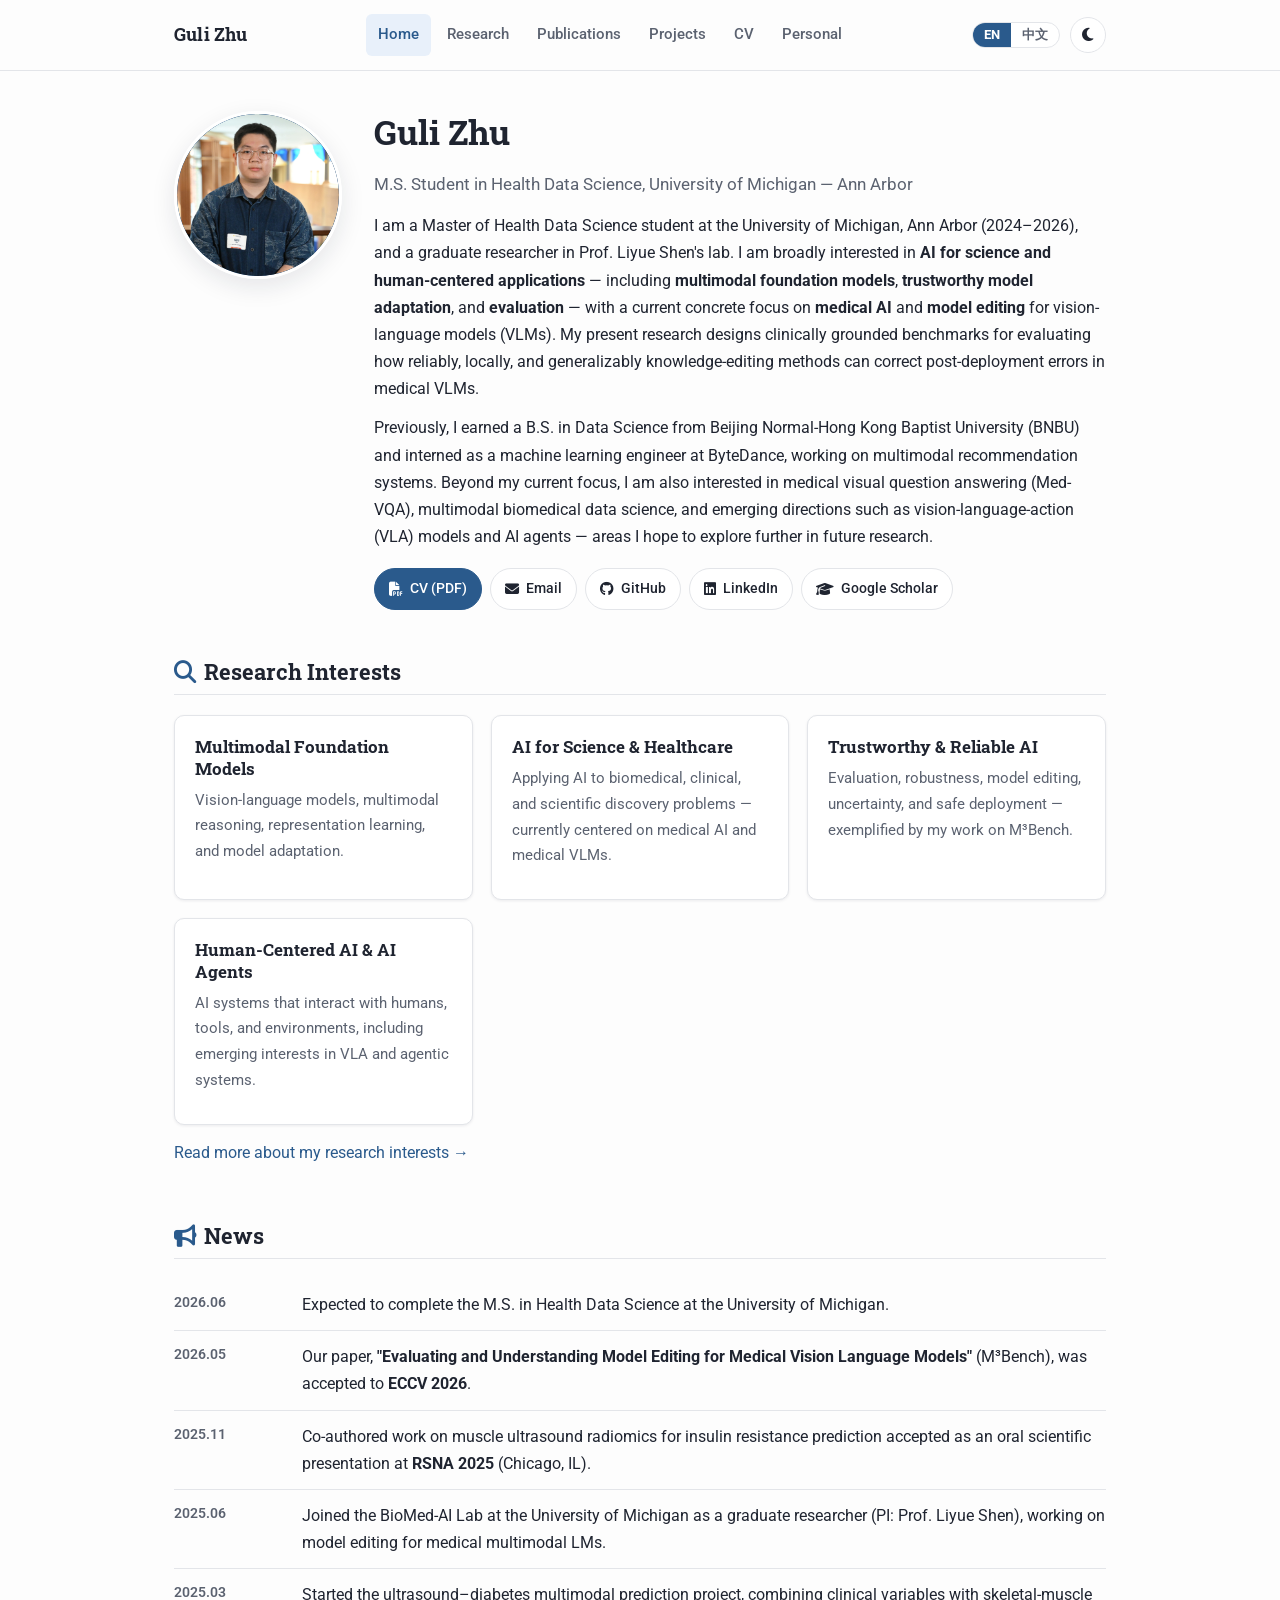
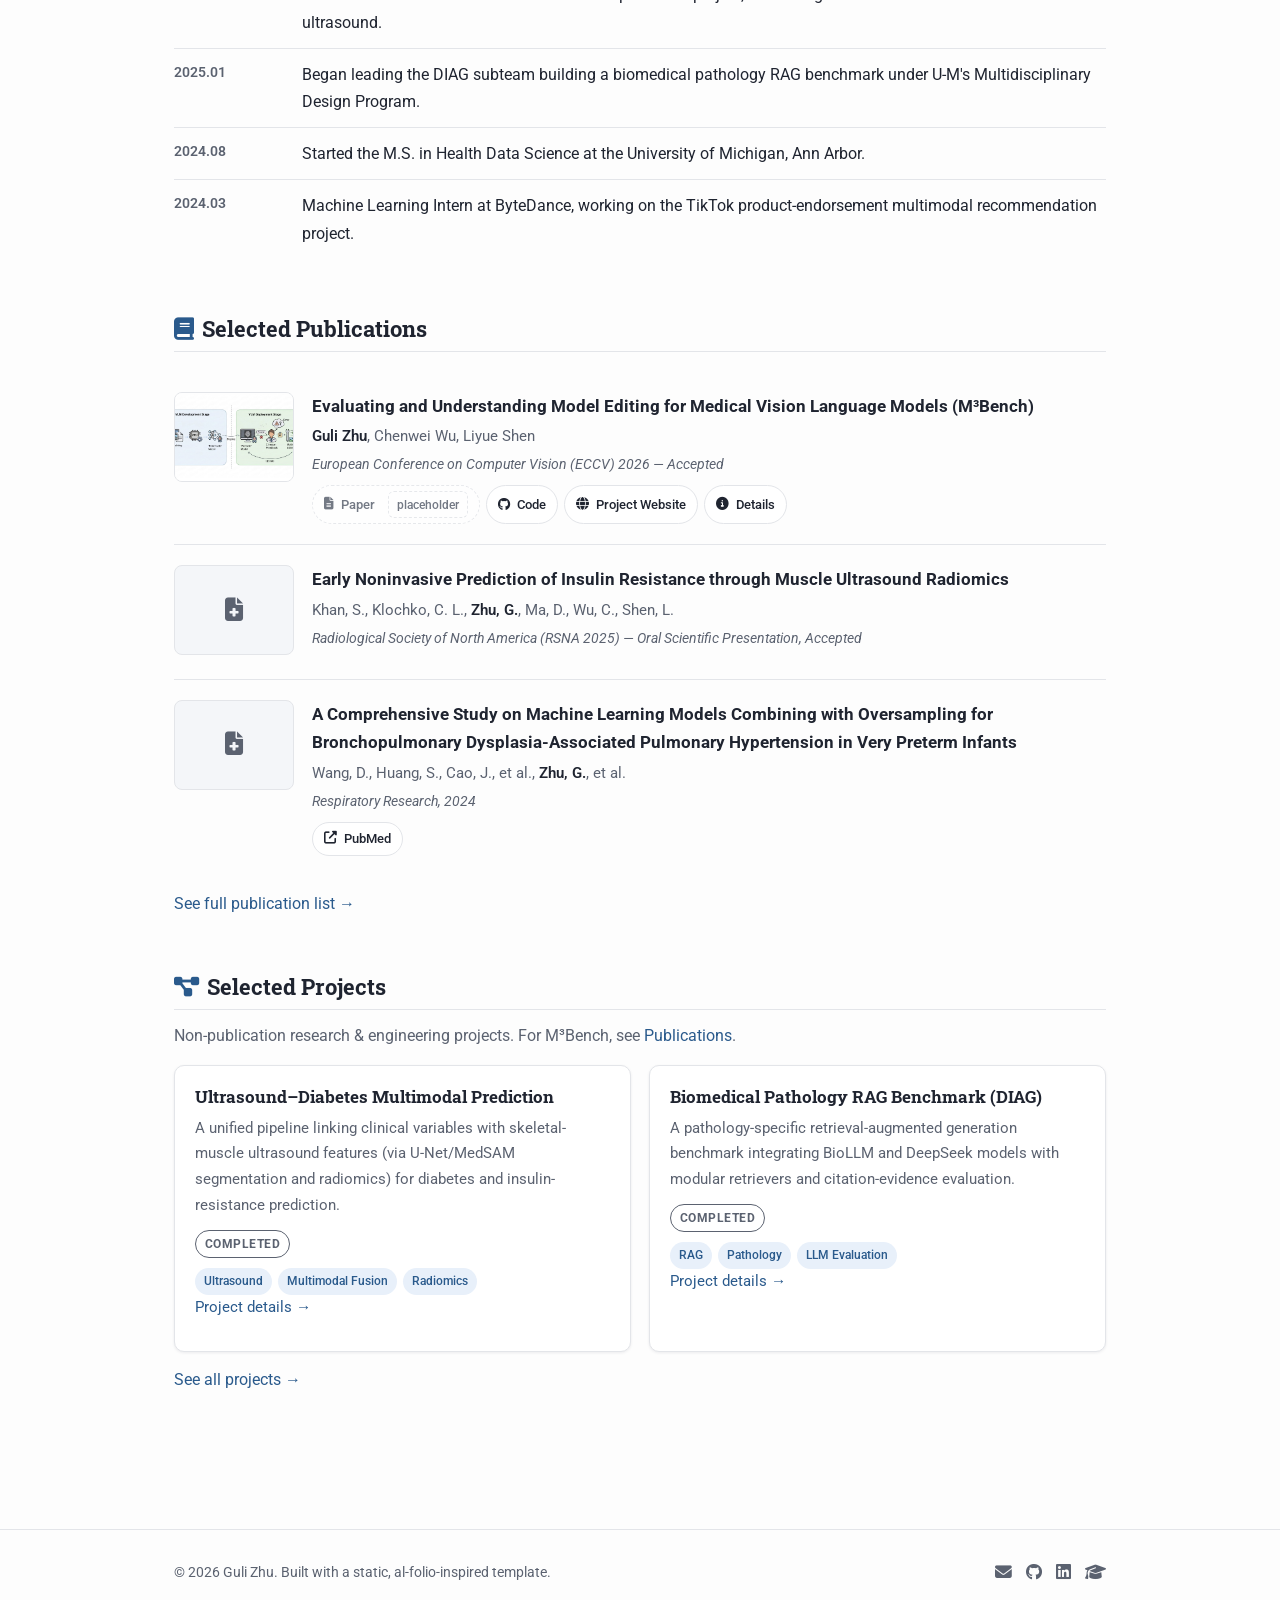
==== commit 55e1654b: "Fix static GitHub Pages deployment" ====
--- a/index.html
+++ b/index.html
@@ -151,17 +151,17 @@
       <p class="muted i18n-zh" lang="zh-CN" style="margin-top:-8px;">非论文类的研究与工程项目。M³Bench 详情请见<a href="publications.html#m3bench">&ldquo;论文成果&rdquo;页面</a>。</p>
       <div class="grid">
         <div class="card">
-          <h3>Ultrasound–Diabetes Multimodal Prediction</h3>
+          <h3 data-en="Ultrasound–Diabetes Multimodal Prediction" data-zh="超声-糖尿病多模态预测项目">Ultrasound–Diabetes Multimodal Prediction</h3>
           <p data-en="A unified pipeline linking clinical variables with skeletal-muscle ultrasound features (via U-Net/MedSAM segmentation and radiomics) for diabetes and insulin-resistance prediction." data-zh="结合临床变量与骨骼肌超声特征（基于 U-Net/MedSAM 分割与影像组学）的统一预测流程，用于糖尿病与胰岛素抵抗预测。">A unified pipeline linking clinical variables with skeletal-muscle ultrasound features (via U-Net/MedSAM segmentation and radiomics) for diabetes and insulin-resistance prediction.</p>
           <span class="status-badge status-completed" data-en="Completed" data-zh="已完成">Completed</span>
-          <div class="tags"><span class="tag">Ultrasound</span><span class="tag">Multimodal Fusion</span><span class="tag">Radiomics</span></div>
+          <div class="tags"><span class="tag" data-en="Ultrasound" data-zh="超声">Ultrasound</span><span class="tag" data-en="Multimodal Fusion" data-zh="多模态融合">Multimodal Fusion</span><span class="tag" data-en="Radiomics" data-zh="影像组学">Radiomics</span></div>
           <p class="section-foot"><a href="projects.html" data-en="Project details →" data-zh="项目详情 →">Project details →</a></p>
         </div>
         <div class="card">
-          <h3>Biomedical Pathology RAG Benchmark (DIAG)</h3>
+          <h3 data-en="Biomedical Pathology RAG Benchmark (DIAG)" data-zh="生物医学病理学 RAG 评测基准（DIAG）">Biomedical Pathology RAG Benchmark (DIAG)</h3>
           <p data-en="A pathology-specific retrieval-augmented generation benchmark integrating BioLLM and DeepSeek models with modular retrievers and citation-evidence evaluation." data-zh="面向病理学的检索增强生成（RAG）评测基准，集成 BioLLM 与 DeepSeek 模型，并采用模块化检索器与证据引用评测。">A pathology-specific retrieval-augmented generation benchmark integrating BioLLM and DeepSeek models with modular retrievers and citation-evidence evaluation.</p>
           <span class="status-badge status-completed" data-en="Completed" data-zh="已完成">Completed</span>
-          <div class="tags"><span class="tag">RAG</span><span class="tag">Pathology</span><span class="tag">LLM Evaluation</span></div>
+          <div class="tags"><span class="tag">RAG</span><span class="tag" data-en="Pathology" data-zh="病理学">Pathology</span><span class="tag" data-en="LLM Evaluation" data-zh="LLM 评估">LLM Evaluation</span></div>
           <p class="section-foot"><a href="projects.html" data-en="Project details →" data-zh="项目详情 →">Project details →</a></p>
         </div>
       </div>
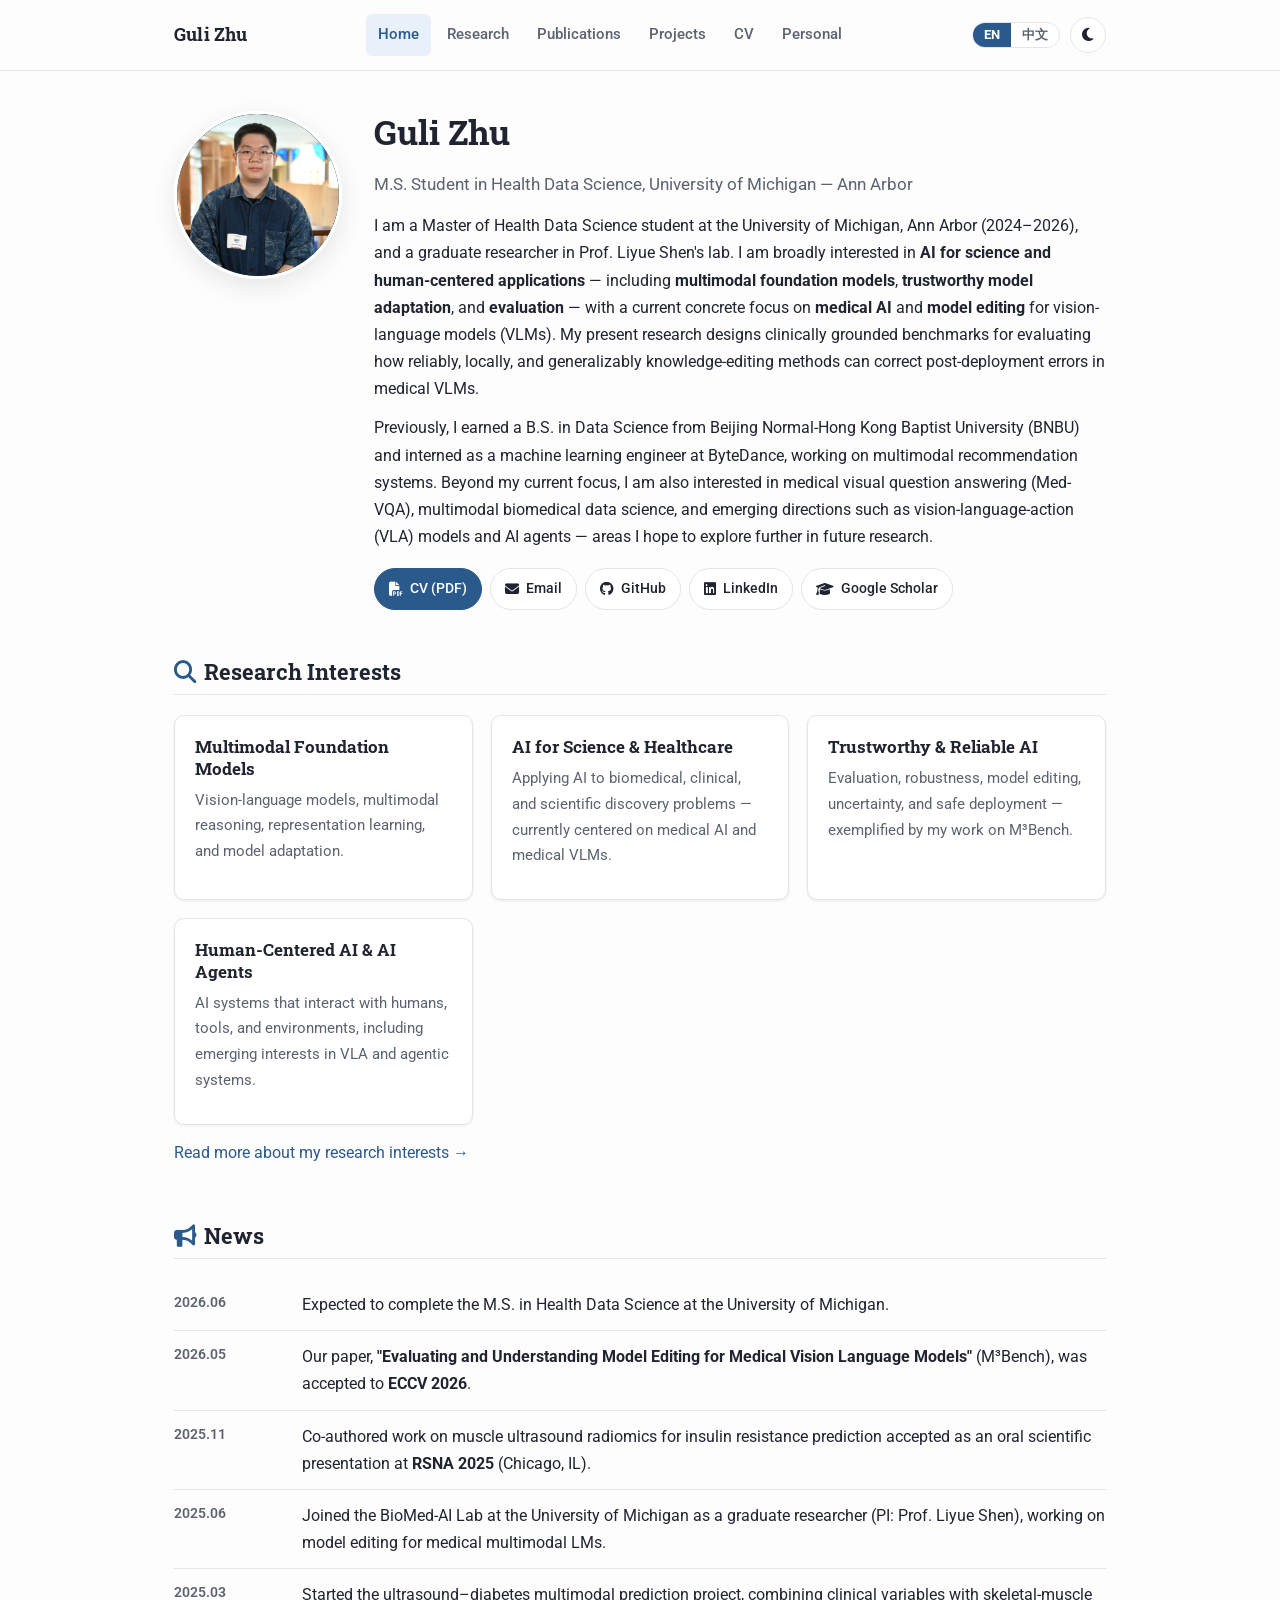
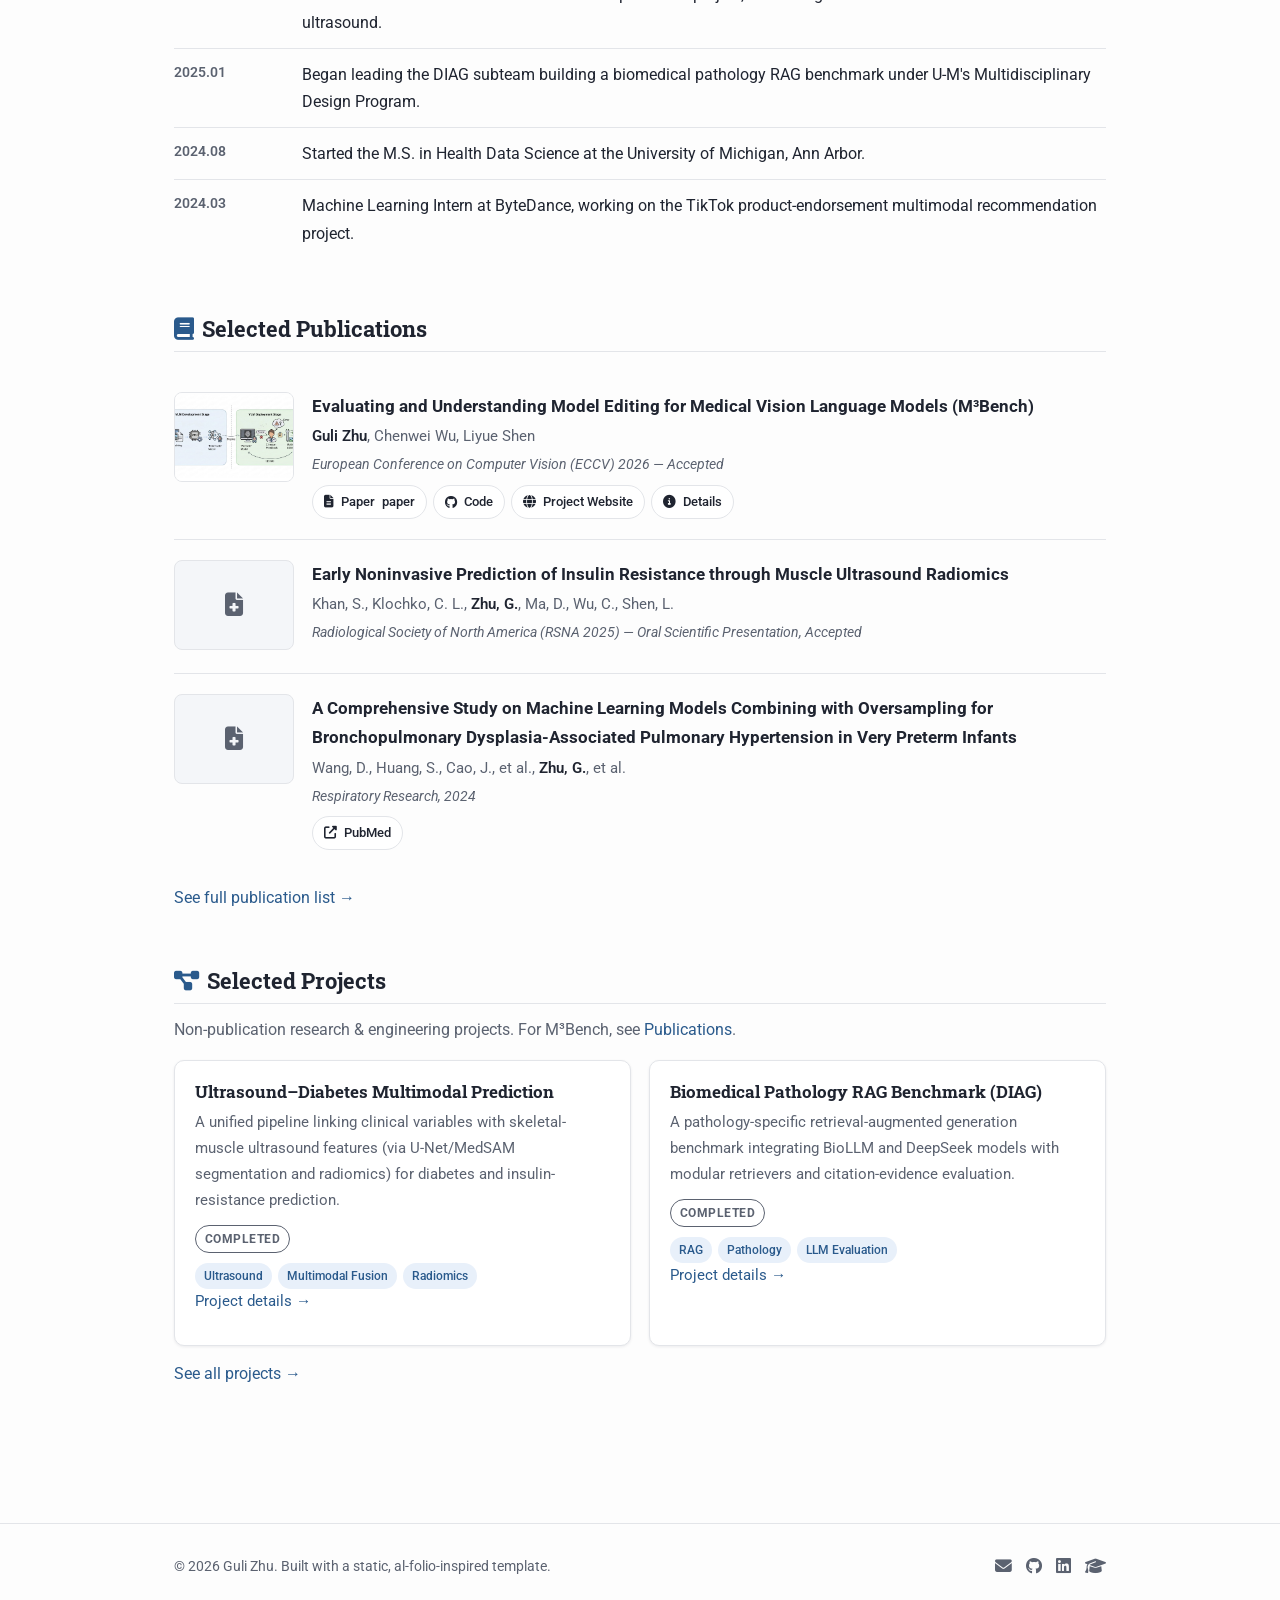
==== commit 4cc35301: "Update personal website content" ====
--- a/index.html
+++ b/index.html
@@ -115,7 +115,7 @@
             <p class="pub-authors"><span class="me">Guli Zhu</span>, Chenwei Wu, Liyue Shen</p>
             <p class="pub-venue">European Conference on Computer Vision (ECCV) 2026 — Accepted</p>
             <div class="pub-links">
-              <a class="btn btn-placeholder" href="#"><i class="fa-solid fa-file-lines"></i> <span data-en="Paper" data-zh="论文">Paper</span> <span class="placeholder-note" data-en="placeholder" data-zh="待补充">placeholder</span></a>
+              <a class="btn" href="https://arxiv.org/abs/2607.05310"><i class="fa-solid fa-file-lines"></i> <span data-en="Paper" data-zh="论文">Paper</span> <span data-en="paper" data-zh="论文">Paper</span></a>
               <a class="btn" href="https://github.com/BioMed-AI-Lab-U-Michgan/M3Bench" target="_blank" rel="noopener"><i class="fa-brands fa-github"></i> <span data-en="Code" data-zh="代码">Code</span></a>
               <a class="btn" href="https://biomed-ai-lab-u-michgan.github.io/M3Bench/" target="_blank" rel="noopener"><i class="fa-solid fa-globe"></i> <span data-en="Project Website" data-zh="项目主页">Project Website</span></a>
               <a class="btn" href="publications.html#m3bench"><i class="fa-solid fa-circle-info"></i> <span data-en="Details" data-zh="详情">Details</span></a>
